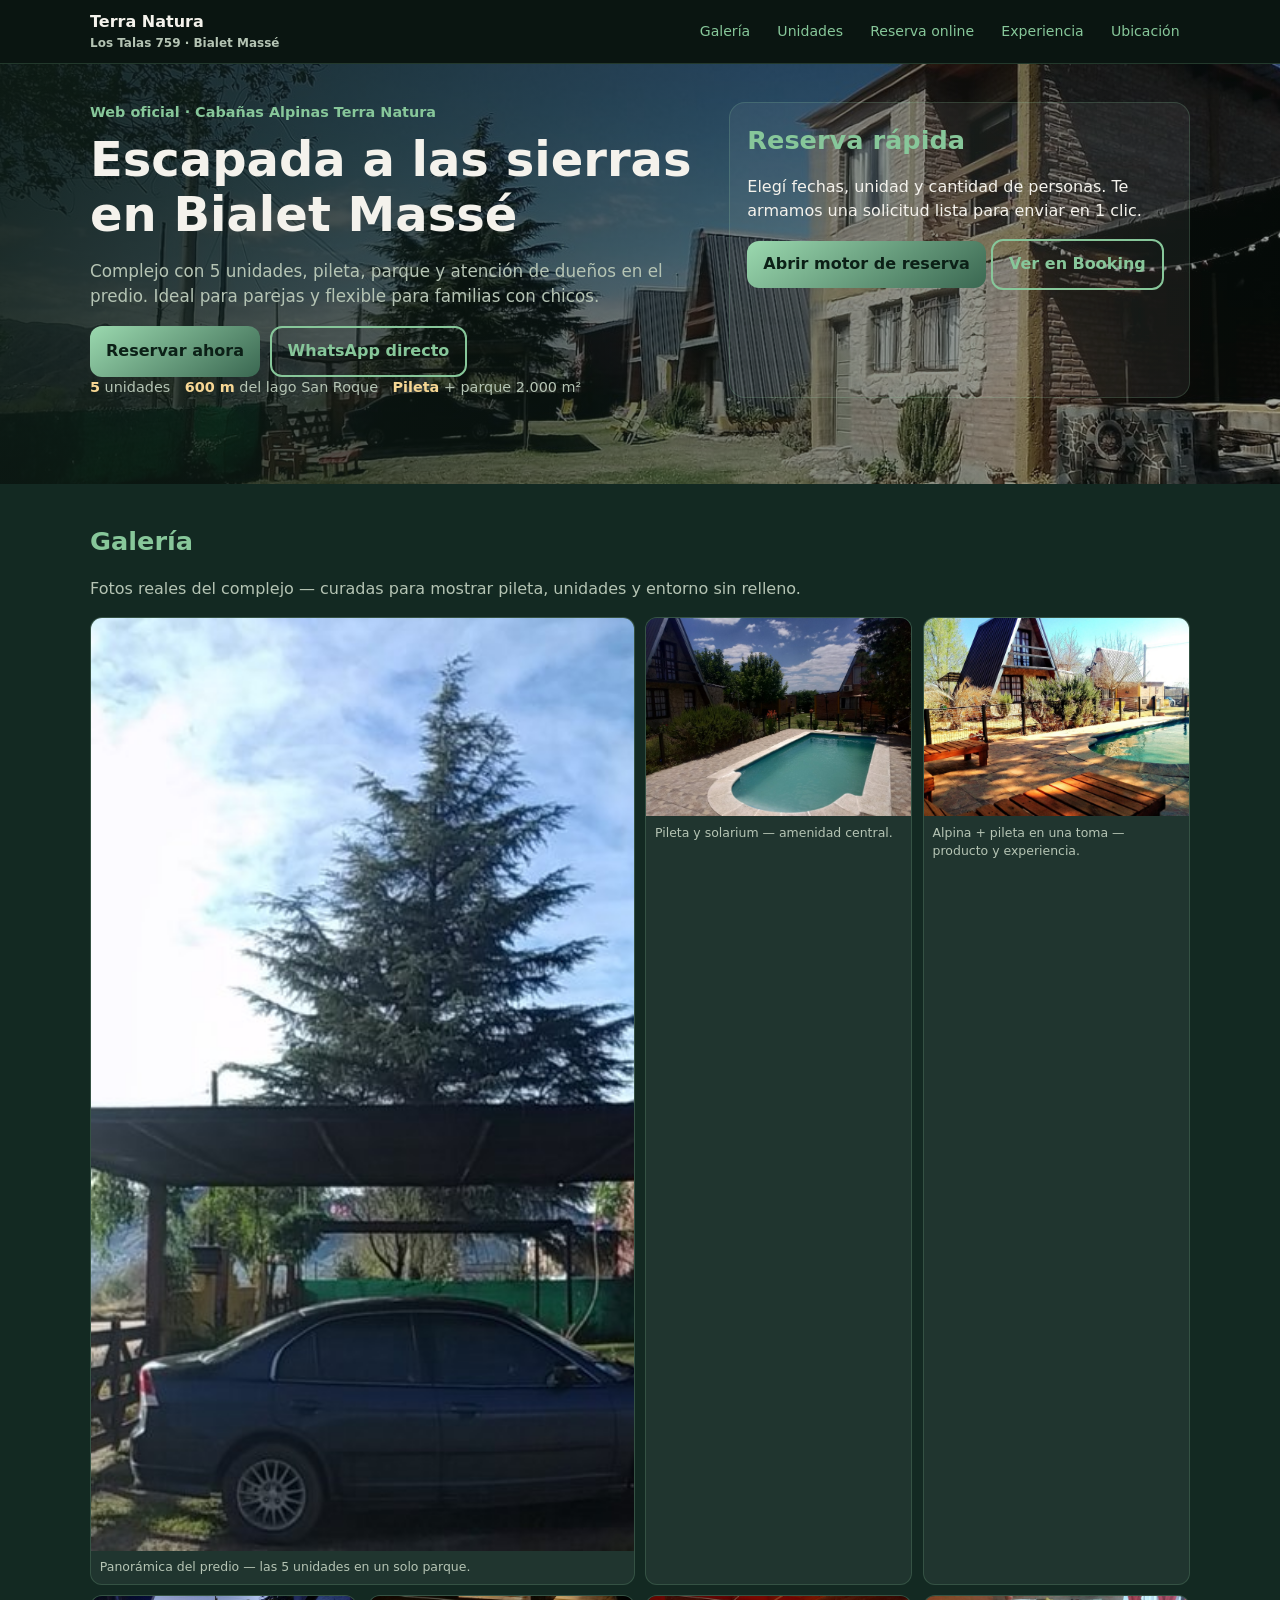
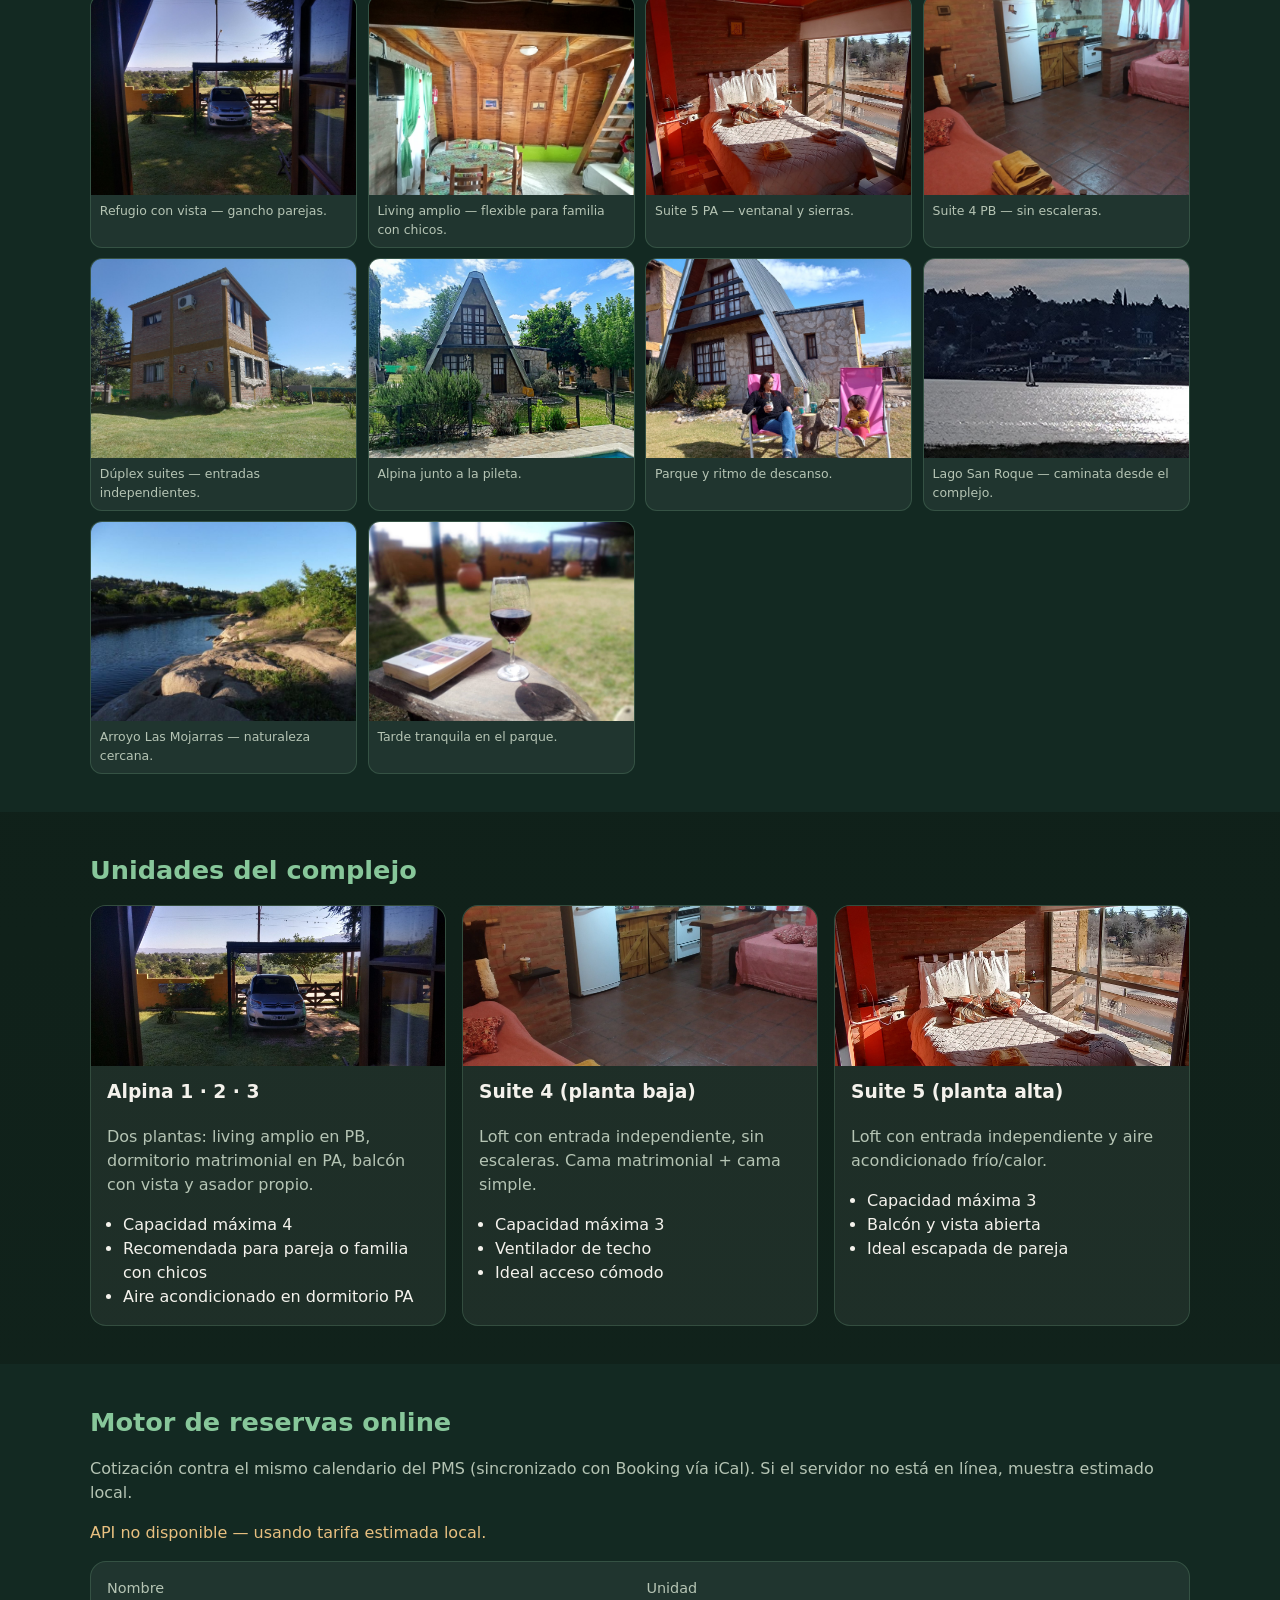
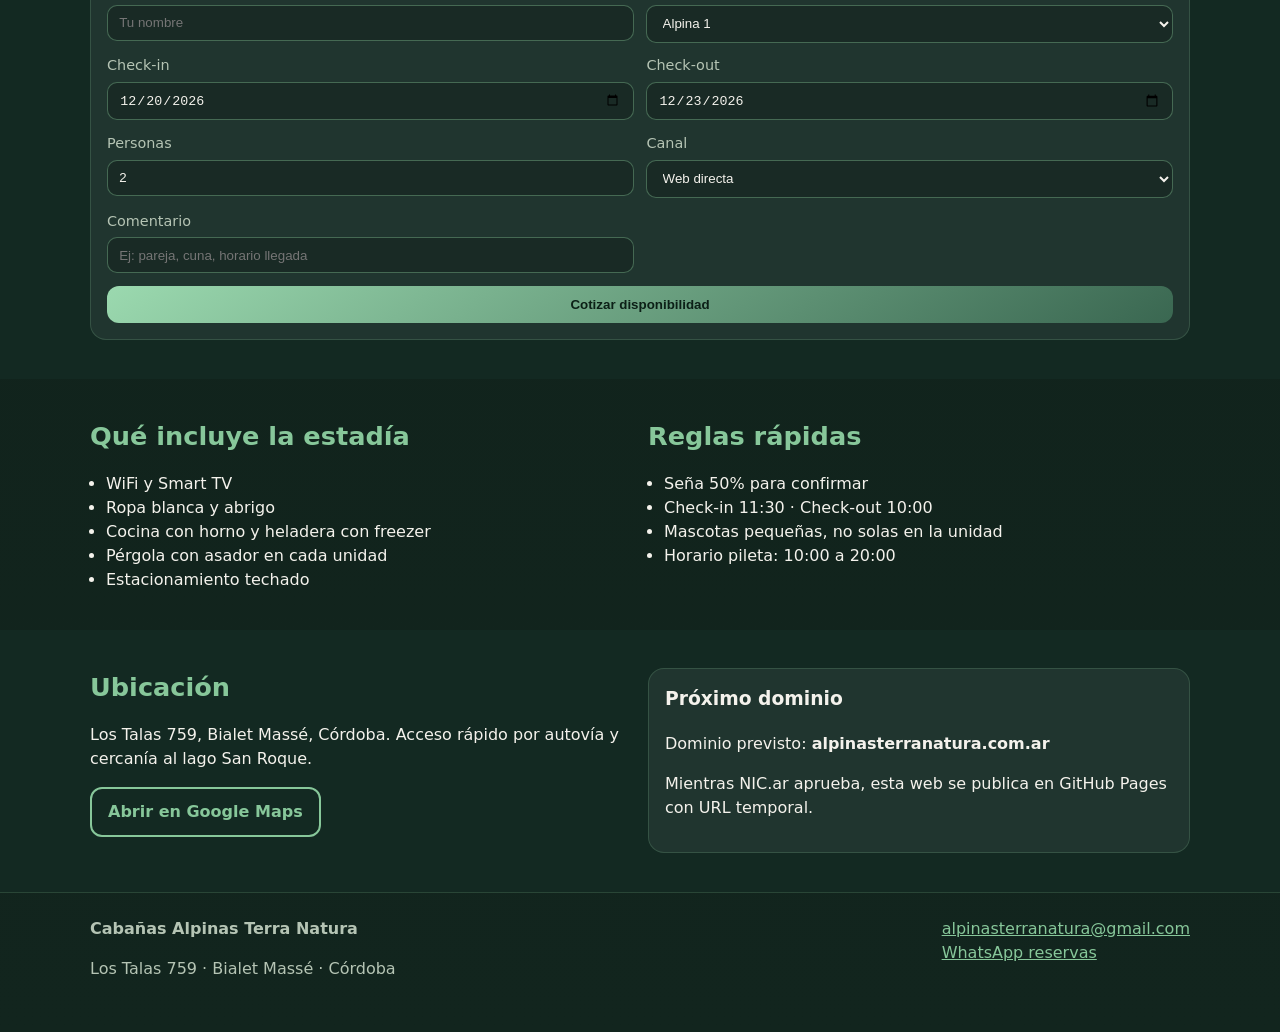
==== index.html @ c0d9fc9e "Initial Terra Natura website Co-authored-by: Cursor <cursoragent@cursor.com>" ====
<!DOCTYPE html>
<html lang="es-AR">
<head>
  <meta charset="UTF-8" />
  <meta name="viewport" content="width=device-width, initial-scale=1" />
  <title>Cabañas Alpinas Terra Natura | Bialet Massé</title>
  <meta name="description" content="Web oficial de Cabañas Alpinas Terra Natura en Bialet Massé. Reserva online por fechas, tarifas estimadas y contacto directo por WhatsApp." />
  <meta property="og:title" content="Cabañas Alpinas Terra Natura" />
  <meta property="og:type" content="website" />
  <meta property="og:locale" content="es_AR" />
  <meta name="theme-color" content="#0f1f18" />
  <link rel="stylesheet" href="./assets/css/site.css" />
  <link rel="icon" type="image/svg+xml" href="./assets/icons/app-icon.svg" />
  <script defer src="./assets/js/cotiza.js"></script>
</head>
<body>
  <header class="site-header">
    <div class="wrap header-inner">
      <a class="brand" href="./index.html">Terra Natura <small>Los Talas 759 · Bialet Massé</small></a>
      <nav class="nav-links" aria-label="Principal">
        <a href="#galeria">Galería</a>
        <a href="#unidades">Unidades</a>
        <a href="#reserva">Reserva online</a>
        <a href="#experiencia">Experiencia</a>
        <a href="#ubicacion">Ubicación</a>
      </nav>
    </div>
  </header>

  <section class="hero">
    <div class="wrap hero-grid">
      <div>
        <p class="eyebrow">Web oficial · Cabañas Alpinas Terra Natura</p>
        <h1>Escapada a las sierras en Bialet Massé</h1>
        <p class="lead">Complejo con 5 unidades, pileta, parque y atención de dueños en el predio. Ideal para parejas y flexible para familias con chicos.</p>
        <div class="cta-row">
          <a class="btn btn-primary" href="#reserva">Reservar ahora</a>
          <a class="btn btn-outline" href="https://wa.me/5493541571190?text=Hola%2C%20quiero%20consultar%20disponibilidad%20en%20Terra%20Natura" target="_blank" rel="noopener">WhatsApp directo</a>
        </div>
        <div class="proof-strip">
          <span><strong>5</strong> unidades</span>
          <span><strong>600 m</strong> del lago San Roque</span>
          <span><strong>Pileta</strong> + parque 2.000 m²</span>
        </div>
      </div>
      <div class="hero-card">
        <h2>Reserva rápida</h2>
        <p>Elegí fechas, unidad y cantidad de personas. Te armamos una solicitud lista para enviar en 1 clic.</p>
        <a class="btn btn-primary" href="#reserva">Abrir motor de reserva</a>
        <a class="btn btn-outline" href="https://www.booking.com/hotel/ar/cabanas-alpinas-terra-natura-bialet-masse.es.html" target="_blank" rel="noopener">Ver en Booking</a>
      </div>
    </div>
  </section>

  <section class="section section-alt" id="galeria">
    <div class="wrap">
      <h2>Galería</h2>
      <p class="muted">Fotos reales del complejo — curadas para mostrar pileta, unidades y entorno sin relleno.</p>
      <div class="gallery-grid">
        <figure class="gallery-item gallery-item--wide">
          <img src="./media/galeria/01-complejo-panoramica.jpg" alt="Vista panorámica del complejo Terra Natura" loading="lazy" width="1400" height="933" />
          <figcaption>Panorámica del predio — las 5 unidades en un solo parque.</figcaption>
        </figure>
        <figure class="gallery-item">
          <img src="./media/galeria/02-piscina.jpg" alt="Pileta del complejo" loading="lazy" />
          <figcaption>Pileta y solarium — amenidad central.</figcaption>
        </figure>
        <figure class="gallery-item">
          <img src="./media/galeria/03-pileta-alpina.jpg" alt="Reposeras frente a la pileta y cabaña alpina" loading="lazy" />
          <figcaption>Alpina + pileta en una toma — producto y experiencia.</figcaption>
        </figure>
        <figure class="gallery-item">
          <img src="./media/galeria/04-alpina-vista-puerta.jpg" alt="Vista desde la puerta de la cabaña alpina" loading="lazy" />
          <figcaption>Refugio con vista — gancho parejas.</figcaption>
        </figure>
        <figure class="gallery-item">
          <img src="./media/galeria/05-alpina-living.jpg" alt="Living comedor cabaña alpina" loading="lazy" />
          <figcaption>Living amplio — flexible para familia con chicos.</figcaption>
        </figure>
        <figure class="gallery-item">
          <img src="./media/galeria/06-suite5-ventanal.jpg" alt="Ventanal Suite 5 planta alta" loading="lazy" />
          <figcaption>Suite 5 PA — ventanal y sierras.</figcaption>
        </figure>
        <figure class="gallery-item">
          <img src="./media/galeria/07-suite4-interior.jpg" alt="Interior Suite 4 planta baja" loading="lazy" />
          <figcaption>Suite 4 PB — sin escaleras.</figcaption>
        </figure>
        <figure class="gallery-item">
          <img src="./media/galeria/08-suites-exterior.jpg" alt="Exterior cabañas suite" loading="lazy" />
          <figcaption>Dúplex suites — entradas independientes.</figcaption>
        </figure>
        <figure class="gallery-item">
          <img src="./media/galeria/09-alpina-frente-pileta.jpg" alt="Alpina frente a la piscina" loading="lazy" />
          <figcaption>Alpina junto a la pileta.</figcaption>
        </figure>
        <figure class="gallery-item">
          <img src="./media/galeria/10-parque-mate.jpg" alt="Mate en el parque del complejo" loading="lazy" />
          <figcaption>Parque y ritmo de descanso.</figcaption>
        </figure>
        <figure class="gallery-item">
          <img src="./media/galeria/11-lago-plaza.jpg" alt="Lago San Roque desde la plaza cercana" loading="lazy" />
          <figcaption>Lago San Roque — caminata desde el complejo.</figcaption>
        </figure>
        <figure class="gallery-item">
          <img src="./media/galeria/12-arroyo-cercano.jpg" alt="Arroyo Las Mojarras cerca del complejo" loading="lazy" />
          <figcaption>Arroyo Las Mojarras — naturaleza cercana.</figcaption>
        </figure>
        <figure class="gallery-item">
          <img src="./media/galeria/13-parque-relax.jpg" alt="Relax en el parque" loading="lazy" />
          <figcaption>Tarde tranquila en el parque.</figcaption>
        </figure>
      </div>
    </div>
  </section>

  <section class="section" id="unidades">
    <div class="wrap">
      <h2>Unidades del complejo</h2>
      <div class="cards">
        <article class="card">
          <img class="card-img" src="./media/galeria/04-alpina-vista-puerta.jpg" alt="Cabañas Alpinas Terra Natura" loading="lazy" />
          <h3>Alpina 1 · 2 · 3</h3>
          <p>Dos plantas: living amplio en PB, dormitorio matrimonial en PA, balcón con vista y asador propio.</p>
          <ul>
            <li>Capacidad máxima 4</li>
            <li>Recomendada para pareja o familia con chicos</li>
            <li>Aire acondicionado en dormitorio PA</li>
          </ul>
        </article>
        <article class="card">
          <img class="card-img" src="./media/galeria/07-suite4-interior.jpg" alt="Suite 4 planta baja" loading="lazy" />
          <h3>Suite 4 (planta baja)</h3>
          <p>Loft con entrada independiente, sin escaleras. Cama matrimonial + cama simple.</p>
          <ul>
            <li>Capacidad máxima 3</li>
            <li>Ventilador de techo</li>
            <li>Ideal acceso cómodo</li>
          </ul>
        </article>
        <article class="card">
          <img class="card-img" src="./media/galeria/06-suite5-ventanal.jpg" alt="Suite 5 planta alta" loading="lazy" />
          <h3>Suite 5 (planta alta)</h3>
          <p>Loft con entrada independiente y aire acondicionado frío/calor.</p>
          <ul>
            <li>Capacidad máxima 3</li>
            <li>Balcón y vista abierta</li>
            <li>Ideal escapada de pareja</li>
          </ul>
        </article>
      </div>
    </div>
  </section>

  <section class="section section-alt" id="reserva">
    <div class="wrap">
      <h2>Motor de reservas online</h2>
      <p class="muted">Cotización contra el mismo calendario del PMS (sincronizado con Booking vía iCal). Si el servidor no está en línea, muestra estimado local.</p>
      <p id="reserva-api-estado" class="muted" hidden></p>

      <form id="form-reserva" class="booking-form">
        <label>Nombre
          <input id="reserva-nombre" type="text" maxlength="80" placeholder="Tu nombre" autocomplete="name" />
        </label>
        <label>Unidad
          <select id="reserva-unidad" required>
            <option value="alpina-1">Alpina 1</option>
            <option value="alpina-2">Alpina 2</option>
            <option value="alpina-3">Alpina 3</option>
            <option value="suite-4">Suite 4 (PB)</option>
            <option value="suite-5">Suite 5 (PA)</option>
          </select>
        </label>
        <label>Check-in
          <input id="reserva-in" type="date" required />
        </label>
        <label>Check-out
          <input id="reserva-out" type="date" required />
        </label>
        <label>Personas
          <input id="reserva-personas" type="number" min="1" max="4" value="2" required />
        </label>
        <label>Canal
          <select id="reserva-canal">
            <option value="web_directa">Web directa</option>
            <option value="booking">Booking</option>
            <option value="whatsapp">WhatsApp</option>
          </select>
        </label>
        <label>Comentario
          <input id="reserva-nota" type="text" maxlength="120" placeholder="Ej: pareja, cuna, horario llegada" />
        </label>
        <button class="btn btn-primary" type="submit">Cotizar disponibilidad</button>
      </form>

      <div id="reserva-resultado" class="result" hidden></div>
      <div id="reserva-acciones" class="cta-row"></div>
    </div>
  </section>

  <section class="section" id="experiencia">
    <div class="wrap two-col">
      <div>
        <h2>Qué incluye la estadía</h2>
        <ul>
          <li>WiFi y Smart TV</li>
          <li>Ropa blanca y abrigo</li>
          <li>Cocina con horno y heladera con freezer</li>
          <li>Pérgola con asador en cada unidad</li>
          <li>Estacionamiento techado</li>
        </ul>
      </div>
      <div>
        <h2>Reglas rápidas</h2>
        <ul>
          <li>Seña 50% para confirmar</li>
          <li>Check-in 11:30 · Check-out 10:00</li>
          <li>Mascotas pequeñas, no solas en la unidad</li>
          <li>Horario pileta: 10:00 a 20:00</li>
        </ul>
      </div>
    </div>
  </section>

  <section class="section section-alt" id="ubicacion">
    <div class="wrap two-col">
      <div>
        <h2>Ubicación</h2>
        <p>Los Talas 759, Bialet Massé, Córdoba. Acceso rápido por autovía y cercanía al lago San Roque.</p>
        <div class="cta-row">
          <a class="btn btn-outline" target="_blank" rel="noopener" href="https://www.google.com/maps/search/?api=1&query=Caba%C3%B1as+Alpinas+Terra+Natura+Bialet+Mass%C3%A9">Abrir en Google Maps</a>
        </div>
      </div>
      <div class="map-note">
        <h3>Próximo dominio</h3>
        <p>Dominio previsto: <strong>alpinasterranatura.com.ar</strong></p>
        <p>Mientras NIC.ar aprueba, esta web se publica en GitHub Pages con URL temporal.</p>
      </div>
    </div>
  </section>

  <footer class="site-footer">
    <div class="wrap footer-grid">
      <div>
        <strong>Cabañas Alpinas Terra Natura</strong>
        <p>Los Talas 759 · Bialet Massé · Córdoba</p>
      </div>
      <div>
        <a href="mailto:alpinasterranatura@gmail.com">alpinasterranatura@gmail.com</a><br />
        <a href="https://wa.me/5493541571190" target="_blank" rel="noopener">WhatsApp reservas</a>
      </div>
    </div>
  </footer>
</body>
</html>
---- assets/css/site.css ----
:root {
  --bg: #0e1f18;
  --bg-soft: #132922;
  --card: rgba(255, 255, 255, 0.06);
  --text: #f4f2ec;
  --muted: #b5c4b4;
  --accent: #87c79a;
  --accent-dark: #3a6751;
  --radius: 16px;
  --font: "Segoe UI", system-ui, sans-serif;
}

*,
*::before,
*::after {
  box-sizing: border-box;
}

html {
  scroll-behavior: smooth;
}

body {
  margin: 0;
  font-family: var(--font);
  background: linear-gradient(180deg, #0d1b15 0%, #0f1f18 40%, #12251e 100%);
  color: var(--text);
  line-height: 1.5;
}

a {
  color: var(--accent);
}

.wrap {
  width: min(1100px, 100% - 2rem);
  margin: 0 auto;
}

.site-header {
  position: sticky;
  top: 0;
  z-index: 20;
  background: rgba(10, 22, 17, 0.9);
  backdrop-filter: blur(8px);
  border-bottom: 1px solid rgba(135, 199, 154, 0.2);
}

.header-inner {
  display: flex;
  justify-content: space-between;
  gap: 1rem;
  align-items: center;
  padding: 0.65rem 0;
}

.brand {
  text-decoration: none;
  color: var(--text);
  font-weight: 700;
}

.brand small {
  display: block;
  font-size: 0.75rem;
  color: var(--muted);
}

.nav-links {
  display: flex;
  flex-wrap: wrap;
  gap: 0.4rem;
}

.nav-links a {
  text-decoration: none;
  padding: 0.3rem 0.65rem;
  border-radius: 10px;
  font-size: 0.88rem;
}

.nav-links a:hover {
  background: rgba(135, 199, 154, 0.15);
}

.hero {
  padding: 2.4rem 0;
  position: relative;
  background:
    linear-gradient(105deg, rgba(13, 27, 21, 0.92) 0%, rgba(13, 27, 21, 0.55) 55%, rgba(13, 27, 21, 0.35) 100%),
    url("../../media/galeria/hero.jpg") center / cover no-repeat;
  min-height: 420px;
}

.hero-grid {
  display: grid;
  gap: 1rem;
}

@media (min-width: 900px) {
  .hero-grid {
    grid-template-columns: 1.35fr 1fr;
  }
}

.eyebrow {
  margin: 0 0 0.5rem;
  color: var(--accent);
  font-weight: 600;
  font-size: 0.9rem;
}

h1 {
  margin: 0;
  font-size: clamp(2rem, 4.6vw, 3rem);
  line-height: 1.15;
}

.lead {
  color: var(--muted);
  max-width: 42rem;
  font-size: 1.05rem;
}

.hero-card {
  background: var(--card);
  border: 1px solid rgba(135, 199, 154, 0.2);
  border-radius: var(--radius);
  padding: 1.1rem;
}

.proof-strip {
  display: flex;
  flex-wrap: wrap;
  gap: 0.9rem;
  color: var(--muted);
  font-size: 0.9rem;
}

.proof-strip strong {
  color: #f7d794;
}

.section {
  padding: 2.4rem 0;
}

.section-alt {
  background: var(--bg-soft);
}

h2 {
  margin: 0 0 1rem;
  font-size: 1.6rem;
  color: var(--accent);
}

h3 {
  margin-top: 0;
}

.cards {
  display: grid;
  gap: 1rem;
}

@media (min-width: 860px) {
  .cards {
    grid-template-columns: repeat(3, minmax(0, 1fr));
  }
}

.card {
  background: var(--card);
  border-radius: var(--radius);
  border: 1px solid rgba(135, 199, 154, 0.2);
  padding: 1rem;
  overflow: hidden;
}

.card-img {
  width: calc(100% + 2rem);
  margin: -1rem -1rem 0.75rem;
  height: 160px;
  object-fit: cover;
  display: block;
}

.gallery-grid {
  display: grid;
  gap: 0.65rem;
  grid-template-columns: repeat(2, minmax(0, 1fr));
}

@media (min-width: 700px) {
  .gallery-grid {
    grid-template-columns: repeat(3, minmax(0, 1fr));
  }
}

@media (min-width: 1000px) {
  .gallery-grid {
    grid-template-columns: repeat(4, minmax(0, 1fr));
  }
}

.gallery-item {
  margin: 0;
  border-radius: 12px;
  overflow: hidden;
  border: 1px solid rgba(135, 199, 154, 0.2);
  background: var(--card);
}

.gallery-item img {
  width: 100%;
  aspect-ratio: 4 / 3;
  object-fit: cover;
  display: block;
}

.gallery-item figcaption {
  padding: 0.45rem 0.55rem;
  font-size: 0.78rem;
  color: var(--muted);
}

.gallery-item--wide {
  grid-column: span 2;
}

@media (min-width: 700px) {
  .gallery-item--wide {
    grid-column: span 2;
  }
}

.result.ok {
  border-color: rgba(135, 199, 154, 0.55);
}

.result.warn {
  border-color: rgba(247, 215, 148, 0.5);
}

.result.err {
  border-color: rgba(220, 120, 120, 0.5);
}

.card p,
.muted {
  color: var(--muted);
}

.card ul,
.two-col ul {
  margin: 0.8rem 0 0;
  padding-left: 1rem;
}

.two-col {
  display: grid;
  gap: 1rem;
}

@media (min-width: 860px) {
  .two-col {
    grid-template-columns: 1fr 1fr;
  }
}

.booking-form {
  display: grid;
  gap: 0.8rem;
  background: var(--card);
  border-radius: var(--radius);
  border: 1px solid rgba(135, 199, 154, 0.2);
  padding: 1rem;
}

@media (min-width: 760px) {
  .booking-form {
    grid-template-columns: repeat(2, minmax(0, 1fr));
  }

  .booking-form button {
    grid-column: span 2;
  }
}

label {
  display: flex;
  flex-direction: column;
  gap: 0.3rem;
  color: var(--muted);
  font-size: 0.9rem;
}

input,
select {
  padding: 0.6rem 0.7rem;
  border-radius: 10px;
  border: 1px solid rgba(135, 199, 154, 0.4);
  background: rgba(0, 0, 0, 0.2);
  color: var(--text);
}

input:focus-visible,
select:focus-visible {
  outline: 2px solid var(--accent);
  outline-offset: 2px;
}

.btn {
  text-decoration: none;
  border: none;
  border-radius: 12px;
  padding: 0.7rem 1rem;
  font-weight: 700;
  cursor: pointer;
  display: inline-flex;
  align-items: center;
  justify-content: center;
}

.btn-primary {
  background: linear-gradient(145deg, #9bd9af, var(--accent-dark));
  color: #0c2017;
}

.btn-outline {
  background: transparent;
  color: var(--accent);
  border: 2px solid var(--accent);
}

.cta-row {
  display: flex;
  flex-wrap: wrap;
  gap: 0.6rem;
}

.result {
  margin-top: 1rem;
  padding: 0.9rem;
  border-radius: var(--radius);
  background: rgba(255, 255, 255, 0.05);
  border: 1px solid rgba(135, 199, 154, 0.3);
}

.map-note {
  background: var(--card);
  border: 1px solid rgba(135, 199, 154, 0.2);
  border-radius: var(--radius);
  padding: 1rem;
}

.site-footer {
  border-top: 1px solid rgba(135, 199, 154, 0.2);
  padding: 1.5rem 0 2.2rem;
}

.footer-grid {
  display: flex;
  justify-content: space-between;
  gap: 1rem;
  flex-wrap: wrap;
  color: var(--muted);
}

.api-ok {
  color: var(--accent);
}

.api-off {
  color: #e8c080;
}
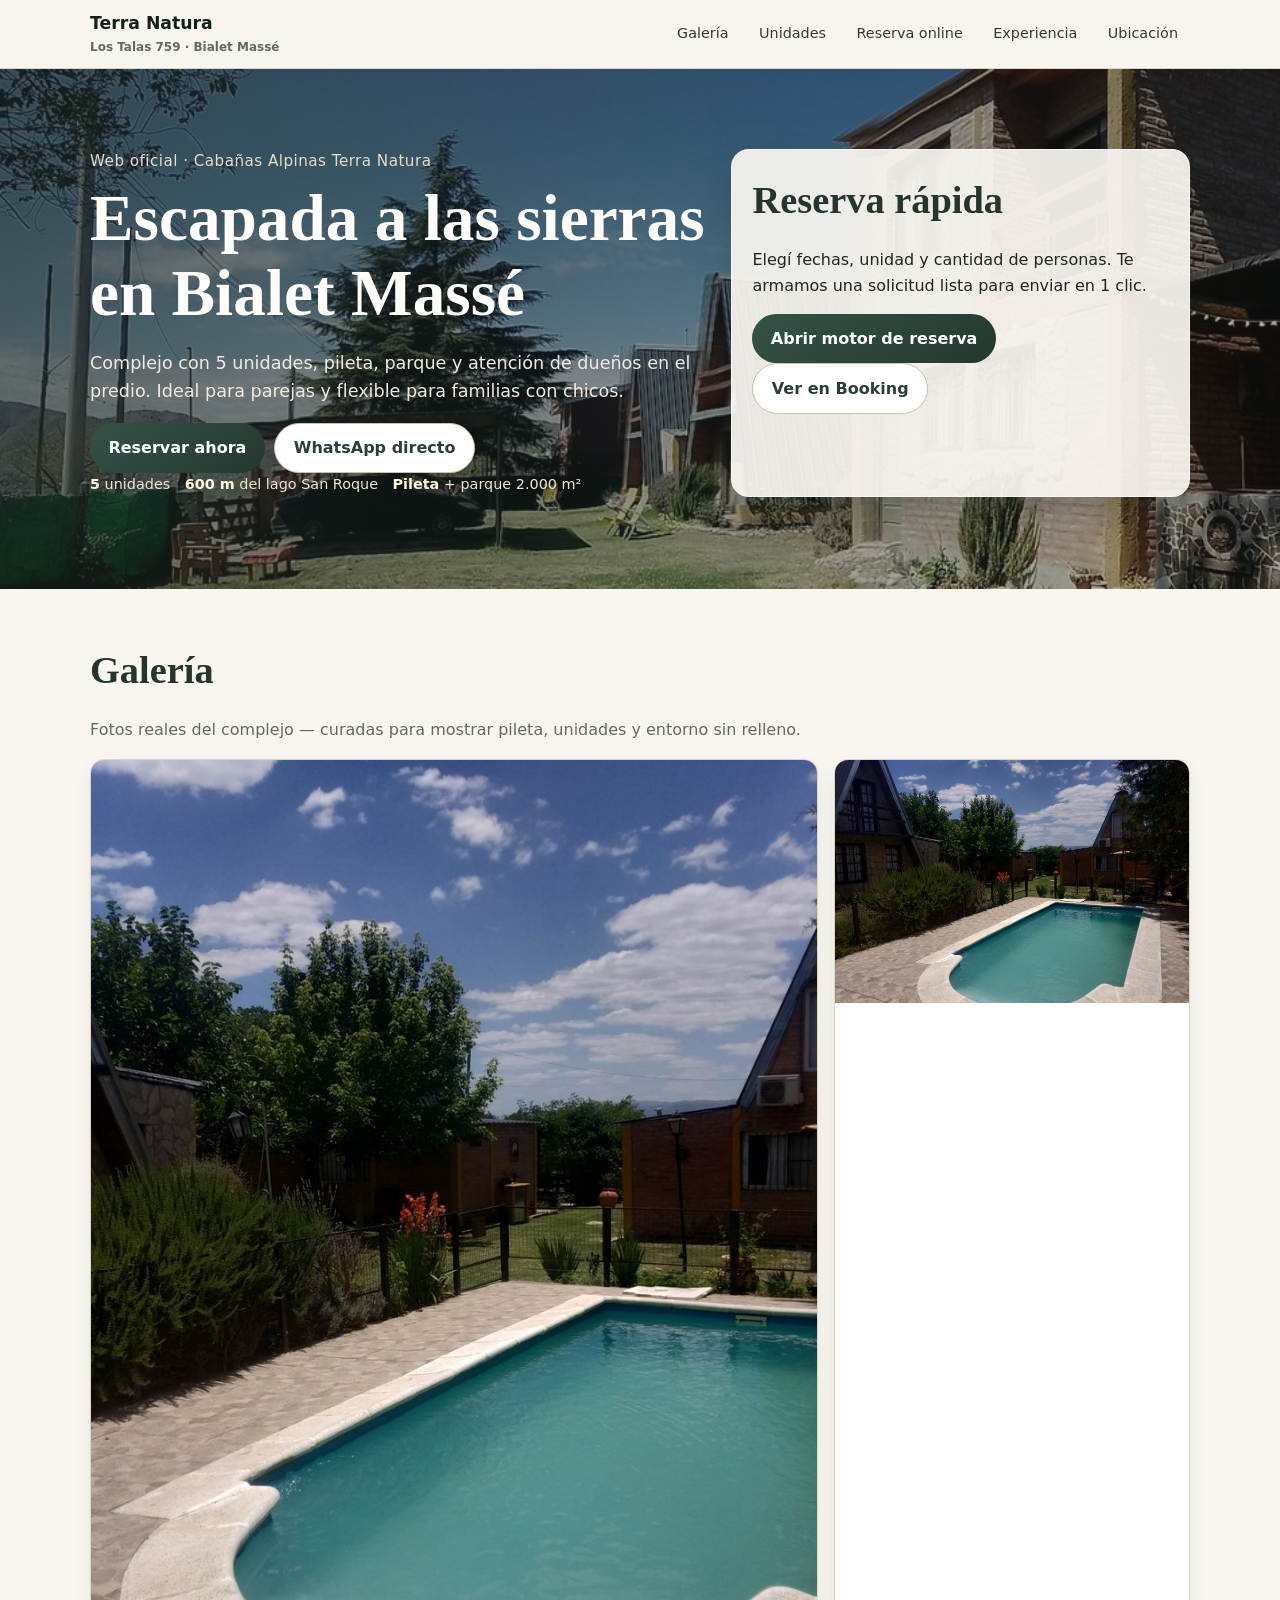
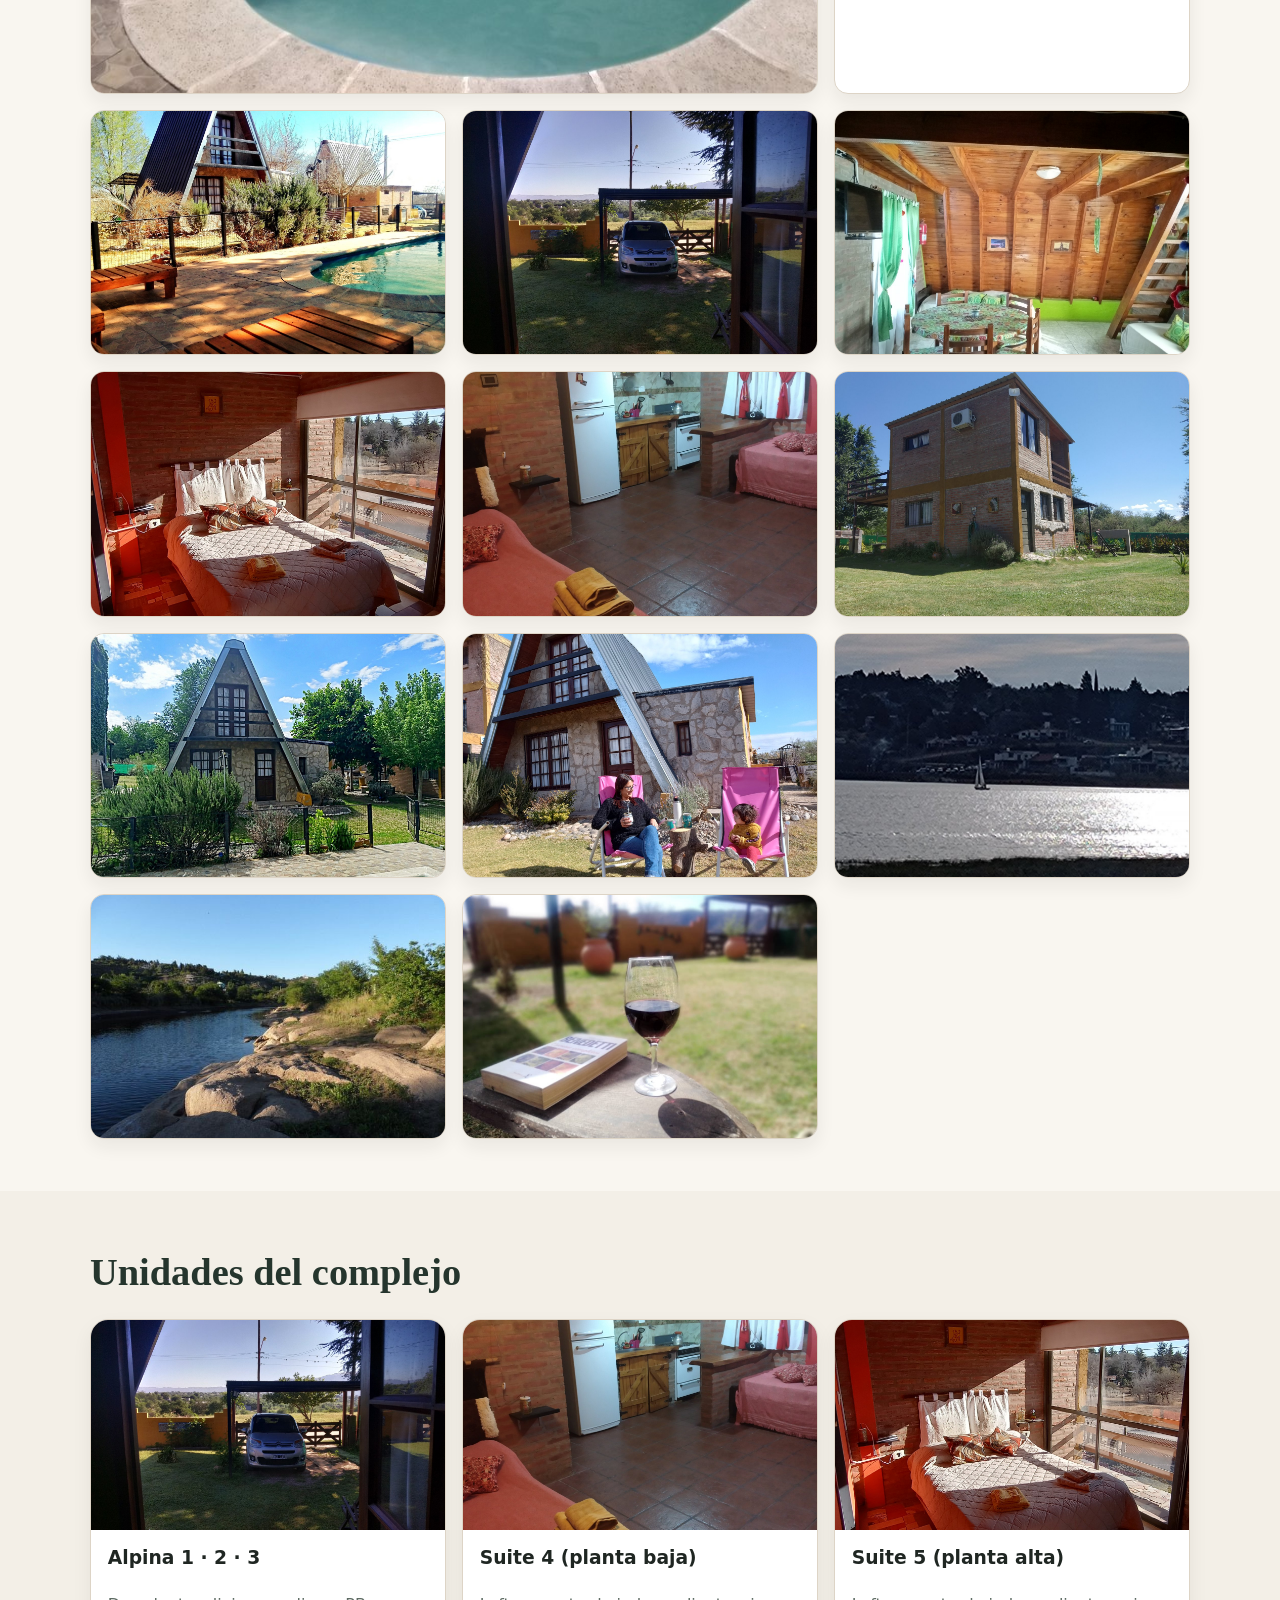
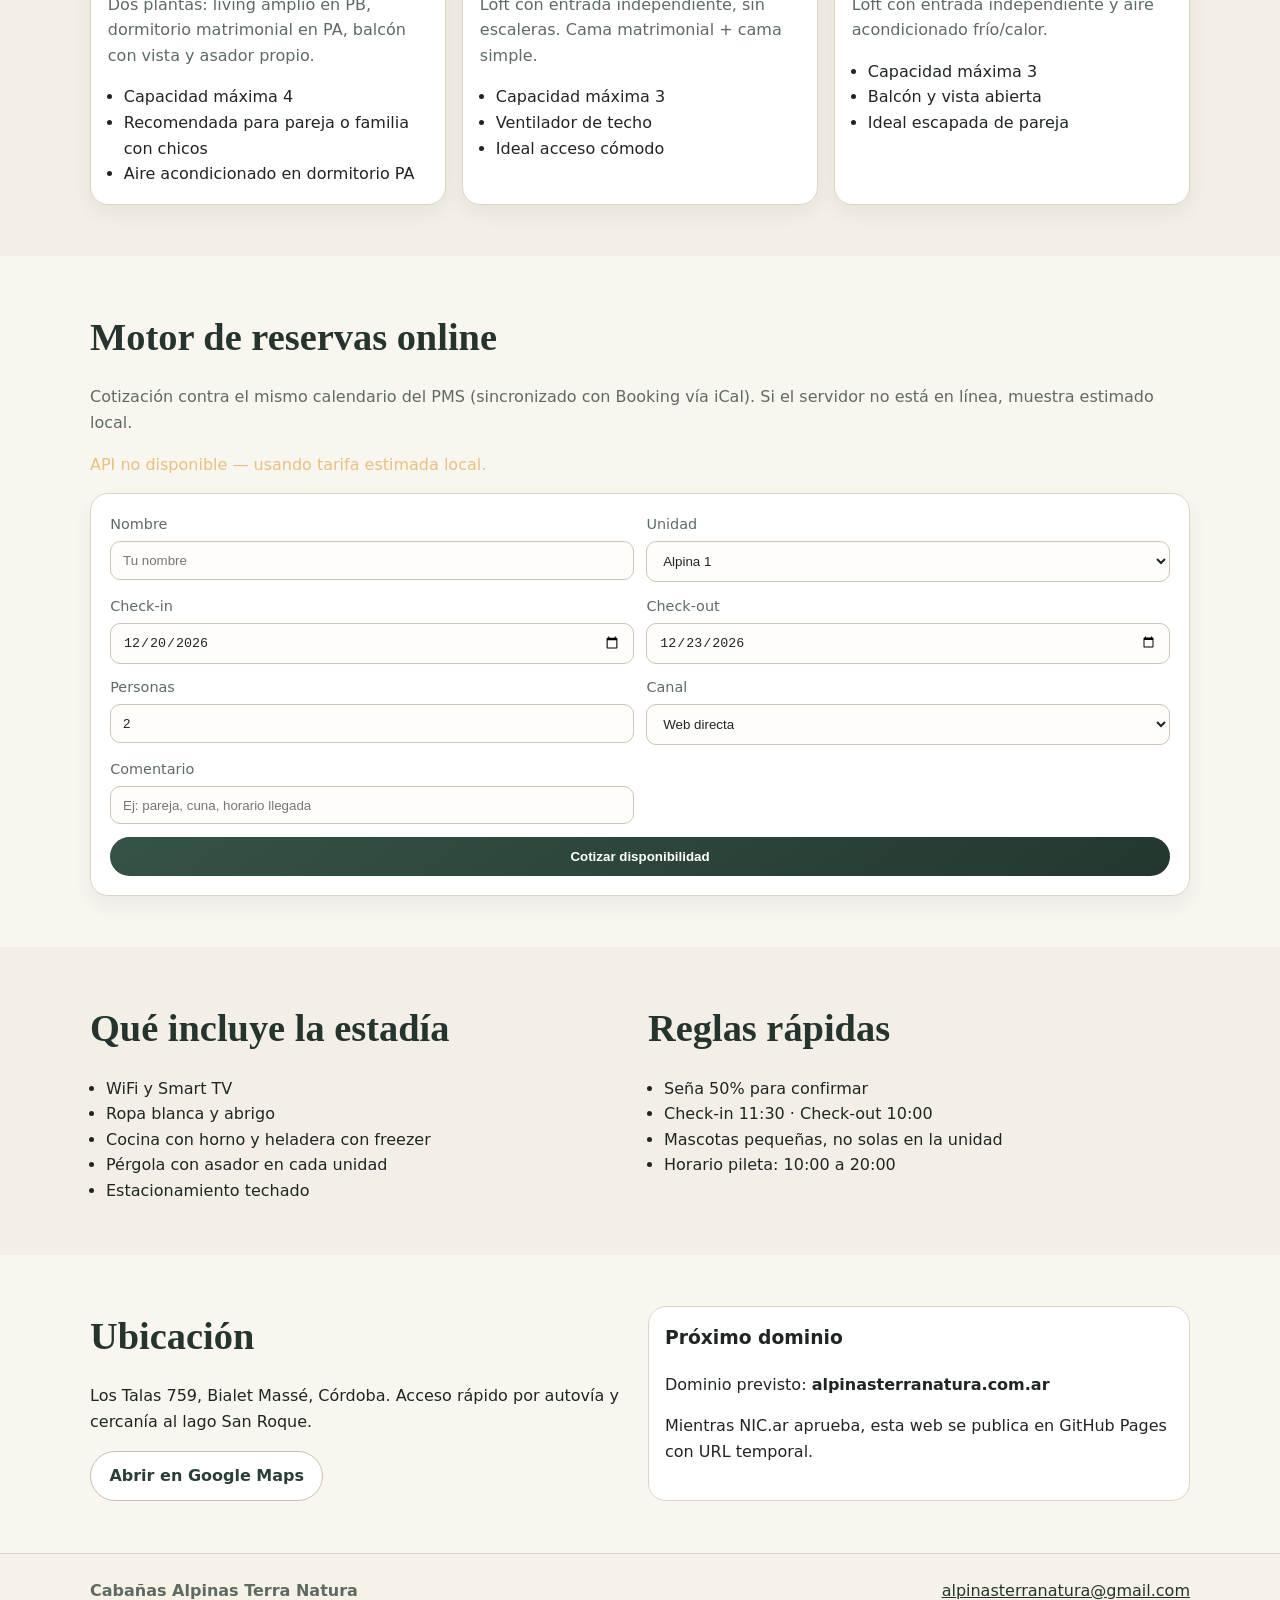
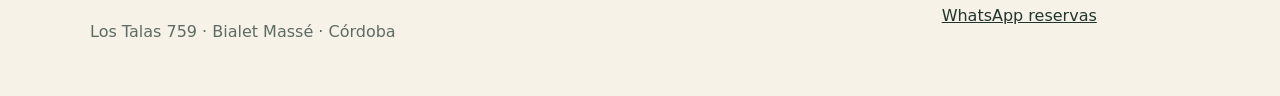
==== commit edbda59e: "Corregir galería: quitar leyendas y reemplazar foto principal Co-authored-by: Cursor <cursoragent@cu" ====
--- a/index.html
+++ b/index.html
@@ -59,55 +59,42 @@
       <div class="gallery-grid">
         <figure class="gallery-item gallery-item--wide">
           <img src="./media/galeria/01-complejo-panoramica.jpg" alt="Vista panorámica del complejo Terra Natura" loading="lazy" width="1400" height="933" />
-          <figcaption>Panorámica del predio — las 5 unidades en un solo parque.</figcaption>
         </figure>
         <figure class="gallery-item">
           <img src="./media/galeria/02-piscina.jpg" alt="Pileta del complejo" loading="lazy" />
-          <figcaption>Pileta y solarium — amenidad central.</figcaption>
         </figure>
         <figure class="gallery-item">
           <img src="./media/galeria/03-pileta-alpina.jpg" alt="Reposeras frente a la pileta y cabaña alpina" loading="lazy" />
-          <figcaption>Alpina + pileta en una toma — producto y experiencia.</figcaption>
         </figure>
         <figure class="gallery-item">
           <img src="./media/galeria/04-alpina-vista-puerta.jpg" alt="Vista desde la puerta de la cabaña alpina" loading="lazy" />
-          <figcaption>Refugio con vista — gancho parejas.</figcaption>
         </figure>
         <figure class="gallery-item">
           <img src="./media/galeria/05-alpina-living.jpg" alt="Living comedor cabaña alpina" loading="lazy" />
-          <figcaption>Living amplio — flexible para familia con chicos.</figcaption>
         </figure>
         <figure class="gallery-item">
           <img src="./media/galeria/06-suite5-ventanal.jpg" alt="Ventanal Suite 5 planta alta" loading="lazy" />
-          <figcaption>Suite 5 PA — ventanal y sierras.</figcaption>
         </figure>
         <figure class="gallery-item">
           <img src="./media/galeria/07-suite4-interior.jpg" alt="Interior Suite 4 planta baja" loading="lazy" />
-          <figcaption>Suite 4 PB — sin escaleras.</figcaption>
         </figure>
         <figure class="gallery-item">
           <img src="./media/galeria/08-suites-exterior.jpg" alt="Exterior cabañas suite" loading="lazy" />
-          <figcaption>Dúplex suites — entradas independientes.</figcaption>
         </figure>
         <figure class="gallery-item">
           <img src="./media/galeria/09-alpina-frente-pileta.jpg" alt="Alpina frente a la piscina" loading="lazy" />
-          <figcaption>Alpina junto a la pileta.</figcaption>
         </figure>
         <figure class="gallery-item">
           <img src="./media/galeria/10-parque-mate.jpg" alt="Mate en el parque del complejo" loading="lazy" />
-          <figcaption>Parque y ritmo de descanso.</figcaption>
         </figure>
         <figure class="gallery-item">
           <img src="./media/galeria/11-lago-plaza.jpg" alt="Lago San Roque desde la plaza cercana" loading="lazy" />
-          <figcaption>Lago San Roque — caminata desde el complejo.</figcaption>
         </figure>
         <figure class="gallery-item">
           <img src="./media/galeria/12-arroyo-cercano.jpg" alt="Arroyo Las Mojarras cerca del complejo" loading="lazy" />
-          <figcaption>Arroyo Las Mojarras — naturaleza cercana.</figcaption>
         </figure>
         <figure class="gallery-item">
           <img src="./media/galeria/13-parque-relax.jpg" alt="Relax en el parque" loading="lazy" />
-          <figcaption>Tarde tranquila en el parque.</figcaption>
         </figure>
       </div>
     </div>
--- a/assets/css/site.css
+++ b/assets/css/site.css
@@ -1,13 +1,15 @@
 :root {
-  --bg: #0e1f18;
-  --bg-soft: #132922;
-  --card: rgba(255, 255, 255, 0.06);
-  --text: #f4f2ec;
-  --muted: #b5c4b4;
-  --accent: #87c79a;
-  --accent-dark: #3a6751;
-  --radius: 16px;
-  --font: "Segoe UI", system-ui, sans-serif;
+  --bg: #f3efe7;
+  --bg-soft: #f9f6f0;
+  --card: #ffffff;
+  --text: #1f2622;
+  --muted: #5e6b63;
+  --accent: #314a3e;
+  --accent-dark: #22352c;
+  --line: #ddd4c6;
+  --radius: 18px;
+  --font: "Inter", "Segoe UI", system-ui, sans-serif;
+  --font-title: "Cormorant Garamond", Georgia, serif;
 }
 
 *,
@@ -23,13 +25,13 @@
 body {
   margin: 0;
   font-family: var(--font);
-  background: linear-gradient(180deg, #0d1b15 0%, #0f1f18 40%, #12251e 100%);
+  background: var(--bg);
   color: var(--text);
-  line-height: 1.5;
+  line-height: 1.6;
 }
 
 a {
-  color: var(--accent);
+  color: var(--accent-dark);
 }
 
 .wrap {
@@ -41,9 +43,9 @@
   position: sticky;
   top: 0;
   z-index: 20;
-  background: rgba(10, 22, 17, 0.9);
+  background: rgba(249, 246, 240, 0.92);
   backdrop-filter: blur(8px);
-  border-bottom: 1px solid rgba(135, 199, 154, 0.2);
+  border-bottom: 1px solid var(--line);
 }
 
 .header-inner {
@@ -56,8 +58,9 @@
 
 .brand {
   text-decoration: none;
-  color: var(--text);
+  color: #132018;
   font-weight: 700;
+  font-size: 1.08rem;
 }
 
 .brand small {
@@ -74,27 +77,28 @@
 
 .nav-links a {
   text-decoration: none;
-  padding: 0.3rem 0.65rem;
+  padding: 0.38rem 0.75rem;
   border-radius: 10px;
-  font-size: 0.88rem;
+  font-size: 0.9rem;
+  color: #2e3a34;
 }
 
 .nav-links a:hover {
-  background: rgba(135, 199, 154, 0.15);
+  background: #ebe4d9;
 }
 
 .hero {
-  padding: 2.4rem 0;
+  padding: 5rem 0 4rem;
   position: relative;
   background:
-    linear-gradient(105deg, rgba(13, 27, 21, 0.92) 0%, rgba(13, 27, 21, 0.55) 55%, rgba(13, 27, 21, 0.35) 100%),
+    linear-gradient(110deg, rgba(26, 38, 32, 0.7) 0%, rgba(26, 38, 32, 0.45) 58%, rgba(26, 38, 32, 0.3) 100%),
     url("../../media/galeria/hero.jpg") center / cover no-repeat;
-  min-height: 420px;
+  min-height: 520px;
 }
 
 .hero-grid {
   display: grid;
-  gap: 1rem;
+  gap: 1.4rem;
 }
 
 @media (min-width: 900px) {
@@ -105,44 +109,49 @@
 
 .eyebrow {
   margin: 0 0 0.5rem;
-  color: var(--accent);
-  font-weight: 600;
-  font-size: 0.9rem;
+  color: #e7dccb;
+  font-weight: 500;
+  font-size: 0.95rem;
+  letter-spacing: 0.03em;
 }
 
 h1 {
   margin: 0;
-  font-size: clamp(2rem, 4.6vw, 3rem);
+  font-family: var(--font-title);
+  font-size: clamp(2.5rem, 5.1vw, 4.1rem);
   line-height: 1.15;
+  color: #fffdfa;
+  font-weight: 600;
 }
 
 .lead {
-  color: var(--muted);
-  max-width: 42rem;
-  font-size: 1.05rem;
+  color: #f0ebe2;
+  max-width: 44rem;
+  font-size: 1.1rem;
 }
 
 .hero-card {
-  background: var(--card);
-  border: 1px solid rgba(135, 199, 154, 0.2);
-  border-radius: var(--radius);
-  padding: 1.1rem;
+  background: rgba(251, 248, 242, 0.92);
+  border: 1px solid rgba(255, 255, 255, 0.65);
+  border-radius: var(--radius);
+  padding: 1.25rem;
+  box-shadow: 0 18px 35px rgba(25, 30, 27, 0.22);
 }
 
 .proof-strip {
   display: flex;
   flex-wrap: wrap;
   gap: 0.9rem;
-  color: var(--muted);
+  color: #f0e5d7;
   font-size: 0.9rem;
 }
 
 .proof-strip strong {
-  color: #f7d794;
+  color: #fff6df;
 }
 
 .section {
-  padding: 2.4rem 0;
+  padding: 3.2rem 0;
 }
 
 .section-alt {
@@ -151,8 +160,10 @@
 
 h2 {
   margin: 0 0 1rem;
-  font-size: 1.6rem;
-  color: var(--accent);
+  font-family: var(--font-title);
+  font-size: clamp(2rem, 3vw, 2.7rem);
+  color: #25352d;
+  font-weight: 600;
 }
 
 h3 {
@@ -173,63 +184,70 @@
 .card {
   background: var(--card);
   border-radius: var(--radius);
-  border: 1px solid rgba(135, 199, 154, 0.2);
-  padding: 1rem;
+  border: 1px solid var(--line);
+  padding: 1.05rem;
   overflow: hidden;
+  box-shadow: 0 8px 20px rgba(24, 33, 28, 0.06);
 }
 
 .card-img {
-  width: calc(100% + 2rem);
-  margin: -1rem -1rem 0.75rem;
-  height: 160px;
+  width: calc(100% + 2.1rem);
+  margin: -1.05rem -1.05rem 0.8rem;
+  height: 210px;
   object-fit: cover;
   display: block;
 }
 
 .gallery-grid {
   display: grid;
-  gap: 0.65rem;
-  grid-template-columns: repeat(2, minmax(0, 1fr));
+  gap: 1rem;
+  grid-template-columns: repeat(1, minmax(0, 1fr));
 }
 
 @media (min-width: 700px) {
   .gallery-grid {
-    grid-template-columns: repeat(3, minmax(0, 1fr));
+    grid-template-columns: repeat(2, minmax(0, 1fr));
   }
 }
 
 @media (min-width: 1000px) {
   .gallery-grid {
-    grid-template-columns: repeat(4, minmax(0, 1fr));
+    grid-template-columns: repeat(3, minmax(0, 1fr));
   }
 }
 
 .gallery-item {
   margin: 0;
-  border-radius: 12px;
+  border-radius: 14px;
   overflow: hidden;
-  border: 1px solid rgba(135, 199, 154, 0.2);
+  border: 1px solid var(--line);
   background: var(--card);
+  box-shadow: 0 8px 18px rgba(22, 30, 26, 0.07);
 }
 
 .gallery-item img {
   width: 100%;
-  aspect-ratio: 4 / 3;
+  aspect-ratio: 16 / 11;
   object-fit: cover;
+  object-position: center;
   display: block;
 }
 
 .gallery-item figcaption {
-  padding: 0.45rem 0.55rem;
-  font-size: 0.78rem;
-  color: var(--muted);
+  display: none;
 }
 
 .gallery-item--wide {
-  grid-column: span 2;
+  grid-column: span 1;
 }
 
 @media (min-width: 700px) {
+  .gallery-item--wide {
+    grid-column: span 2;
+  }
+}
+
+@media (min-width: 1000px) {
   .gallery-item--wide {
     grid-column: span 2;
   }
@@ -274,8 +292,9 @@
   gap: 0.8rem;
   background: var(--card);
   border-radius: var(--radius);
-  border: 1px solid rgba(135, 199, 154, 0.2);
-  padding: 1rem;
+  border: 1px solid var(--line);
+  padding: 1.2rem;
+  box-shadow: 0 10px 20px rgba(24, 32, 28, 0.06);
 }
 
 @media (min-width: 760px) {
@@ -298,24 +317,24 @@
 
 input,
 select {
-  padding: 0.6rem 0.7rem;
+  padding: 0.68rem 0.74rem;
   border-radius: 10px;
-  border: 1px solid rgba(135, 199, 154, 0.4);
-  background: rgba(0, 0, 0, 0.2);
-  color: var(--text);
+  border: 1px solid #cfc4b4;
+  background: #fffdf9;
+  color: #1f2622;
 }
 
 input:focus-visible,
 select:focus-visible {
-  outline: 2px solid var(--accent);
+  outline: 2px solid #576f61;
   outline-offset: 2px;
 }
 
 .btn {
   text-decoration: none;
   border: none;
-  border-radius: 12px;
-  padding: 0.7rem 1rem;
+  border-radius: 999px;
+  padding: 0.73rem 1.15rem;
   font-weight: 700;
   cursor: pointer;
   display: inline-flex;
@@ -324,14 +343,14 @@
 }
 
 .btn-primary {
-  background: linear-gradient(145deg, #9bd9af, var(--accent-dark));
-  color: #0c2017;
+  background: linear-gradient(145deg, #355345, #24372f);
+  color: #fff;
 }
 
 .btn-outline {
-  background: transparent;
-  color: var(--accent);
-  border: 2px solid var(--accent);
+  background: #fff;
+  color: #2c3f35;
+  border: 1px solid #cbbfae;
 }
 
 .cta-row {
@@ -344,20 +363,21 @@
   margin-top: 1rem;
   padding: 0.9rem;
   border-radius: var(--radius);
-  background: rgba(255, 255, 255, 0.05);
-  border: 1px solid rgba(135, 199, 154, 0.3);
+  background: #fff;
+  border: 1px solid var(--line);
 }
 
 .map-note {
   background: var(--card);
-  border: 1px solid rgba(135, 199, 154, 0.2);
+  border: 1px solid var(--line);
   border-radius: var(--radius);
   padding: 1rem;
 }
 
 .site-footer {
-  border-top: 1px solid rgba(135, 199, 154, 0.2);
+  border-top: 1px solid var(--line);
   padding: 1.5rem 0 2.2rem;
+  background: #f7f2e8;
 }
 
 .footer-grid {
@@ -369,7 +389,7 @@
 }
 
 .api-ok {
-  color: var(--accent);
+  color: #2f4c3e;
 }
 
 .api-off {
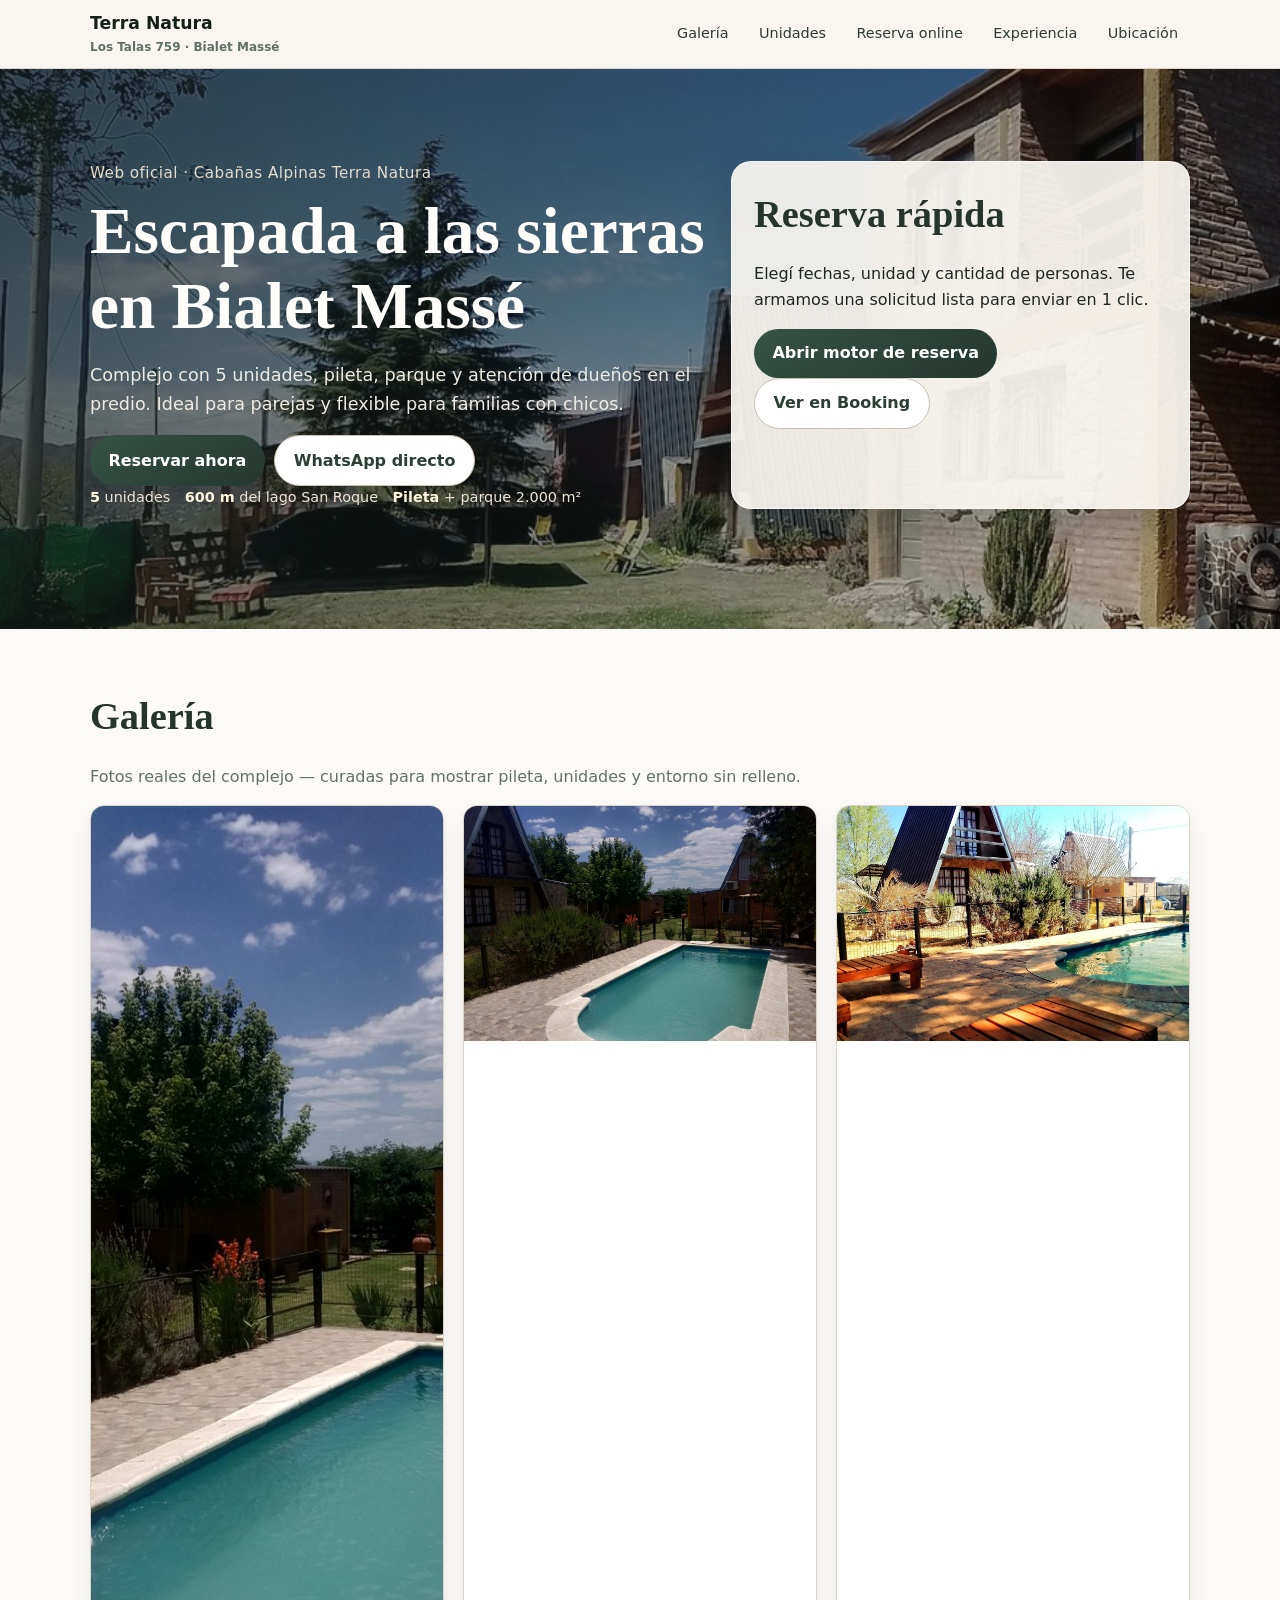
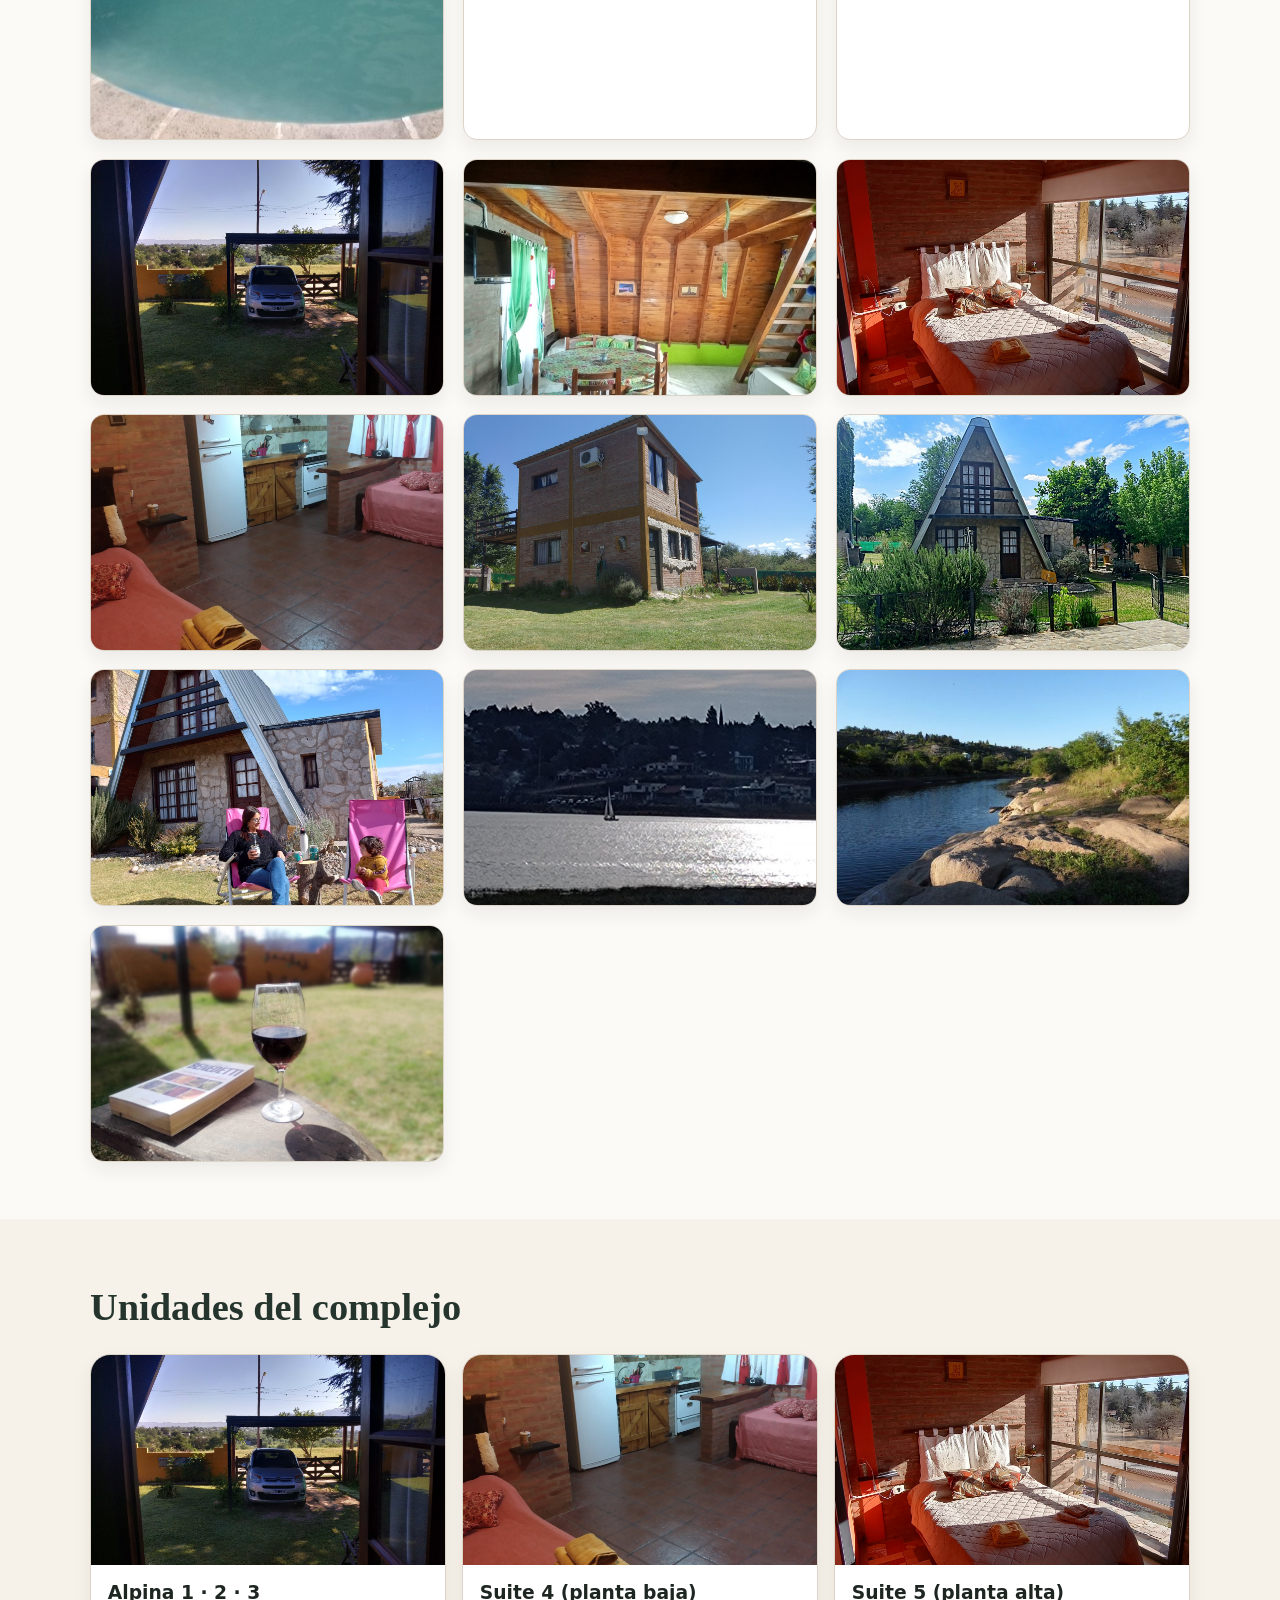
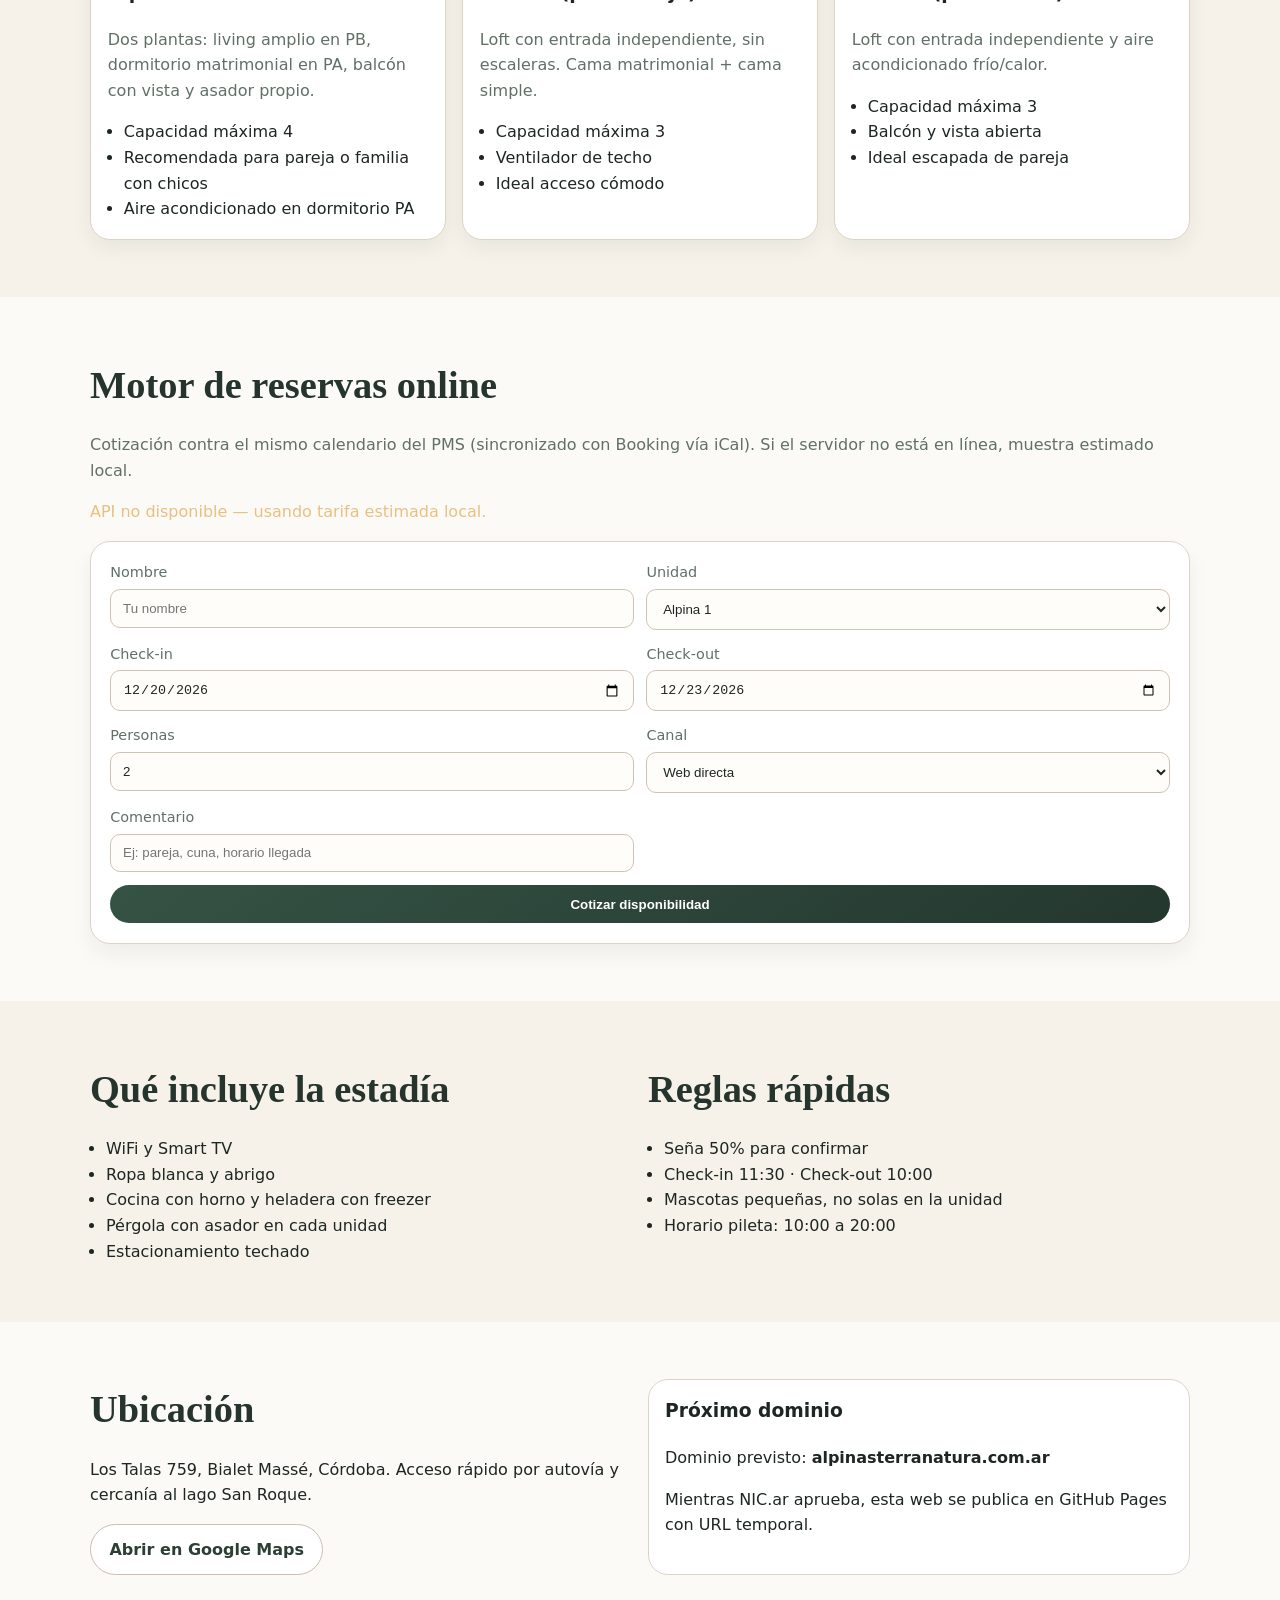
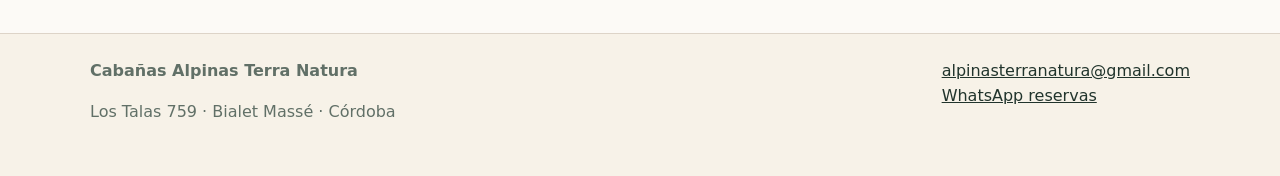
==== commit e1e886ba: "Rediseño premium: transiciones y galería uniforme Co-authored-by: Cursor <cursoragent@cursor.com>" ====
--- a/index.html
+++ b/index.html
@@ -12,6 +12,7 @@
   <link rel="stylesheet" href="./assets/css/site.css" />
   <link rel="icon" type="image/svg+xml" href="./assets/icons/app-icon.svg" />
   <script defer src="./assets/js/cotiza.js"></script>
+  <script defer src="./assets/js/site-ux.js"></script>
 </head>
 <body>
   <header class="site-header">
@@ -27,7 +28,7 @@
     </div>
   </header>
 
-  <section class="hero">
+  <section class="hero reveal">
     <div class="wrap hero-grid">
       <div>
         <p class="eyebrow">Web oficial · Cabañas Alpinas Terra Natura</p>
@@ -52,12 +53,12 @@
     </div>
   </section>
 
-  <section class="section section-alt" id="galeria">
+  <section class="section section-alt reveal" id="galeria">
     <div class="wrap">
       <h2>Galería</h2>
       <p class="muted">Fotos reales del complejo — curadas para mostrar pileta, unidades y entorno sin relleno.</p>
       <div class="gallery-grid">
-        <figure class="gallery-item gallery-item--wide">
+        <figure class="gallery-item">
           <img src="./media/galeria/01-complejo-panoramica.jpg" alt="Vista panorámica del complejo Terra Natura" loading="lazy" width="1400" height="933" />
         </figure>
         <figure class="gallery-item">
@@ -100,7 +101,7 @@
     </div>
   </section>
 
-  <section class="section" id="unidades">
+  <section class="section reveal" id="unidades">
     <div class="wrap">
       <h2>Unidades del complejo</h2>
       <div class="cards">
@@ -138,7 +139,7 @@
     </div>
   </section>
 
-  <section class="section section-alt" id="reserva">
+  <section class="section section-alt reveal" id="reserva">
     <div class="wrap">
       <h2>Motor de reservas online</h2>
       <p class="muted">Cotización contra el mismo calendario del PMS (sincronizado con Booking vía iCal). Si el servidor no está en línea, muestra estimado local.</p>
@@ -184,7 +185,7 @@
     </div>
   </section>
 
-  <section class="section" id="experiencia">
+  <section class="section reveal" id="experiencia">
     <div class="wrap two-col">
       <div>
         <h2>Qué incluye la estadía</h2>
@@ -208,7 +209,7 @@
     </div>
   </section>
 
-  <section class="section section-alt" id="ubicacion">
+  <section class="section section-alt reveal" id="ubicacion">
     <div class="wrap two-col">
       <div>
         <h2>Ubicación</h2>
--- a/assets/css/site.css
+++ b/assets/css/site.css
@@ -1,13 +1,13 @@
 :root {
-  --bg: #f3efe7;
-  --bg-soft: #f9f6f0;
+  --bg: #f6f2ea;
+  --bg-soft: #fcfaf6;
   --card: #ffffff;
-  --text: #1f2622;
-  --muted: #5e6b63;
-  --accent: #314a3e;
-  --accent-dark: #22352c;
-  --line: #ddd4c6;
-  --radius: 18px;
+  --text: #1e2622;
+  --muted: #617067;
+  --accent: #2f473c;
+  --accent-dark: #21342c;
+  --line: #ddd4c8;
+  --radius: 20px;
   --font: "Inter", "Segoe UI", system-ui, sans-serif;
   --font-title: "Cormorant Garamond", Georgia, serif;
 }
@@ -88,12 +88,12 @@
 }
 
 .hero {
-  padding: 5rem 0 4rem;
+  padding: 5.8rem 0 4.6rem;
   position: relative;
   background:
-    linear-gradient(110deg, rgba(26, 38, 32, 0.7) 0%, rgba(26, 38, 32, 0.45) 58%, rgba(26, 38, 32, 0.3) 100%),
+    linear-gradient(112deg, rgba(21, 31, 27, 0.72) 0%, rgba(21, 31, 27, 0.42) 60%, rgba(21, 31, 27, 0.2) 100%),
     url("../../media/galeria/hero.jpg") center / cover no-repeat;
-  min-height: 520px;
+  min-height: 560px;
 }
 
 .hero-grid {
@@ -134,8 +134,15 @@
   background: rgba(251, 248, 242, 0.92);
   border: 1px solid rgba(255, 255, 255, 0.65);
   border-radius: var(--radius);
-  padding: 1.25rem;
+  padding: 1.35rem;
   box-shadow: 0 18px 35px rgba(25, 30, 27, 0.22);
+  transform: translateY(0);
+  transition: transform 320ms ease, box-shadow 320ms ease;
+}
+
+.hero-card:hover {
+  transform: translateY(-4px);
+  box-shadow: 0 24px 44px rgba(25, 30, 27, 0.26);
 }
 
 .proof-strip {
@@ -151,7 +158,7 @@
 }
 
 .section {
-  padding: 3.2rem 0;
+  padding: 3.6rem 0;
 }
 
 .section-alt {
@@ -188,6 +195,12 @@
   padding: 1.05rem;
   overflow: hidden;
   box-shadow: 0 8px 20px rgba(24, 33, 28, 0.06);
+  transition: transform 280ms ease, box-shadow 280ms ease;
+}
+
+.card:hover {
+  transform: translateY(-4px);
+  box-shadow: 0 14px 24px rgba(24, 33, 28, 0.11);
 }
 
 .card-img {
@@ -200,7 +213,7 @@
 
 .gallery-grid {
   display: grid;
-  gap: 1rem;
+  gap: 1.15rem;
   grid-template-columns: repeat(1, minmax(0, 1fr));
 }
 
@@ -223,18 +236,29 @@
   border: 1px solid var(--line);
   background: var(--card);
   box-shadow: 0 8px 18px rgba(22, 30, 26, 0.07);
+  transition: transform 320ms ease, box-shadow 320ms ease;
 }
 
 .gallery-item img {
   width: 100%;
-  aspect-ratio: 16 / 11;
+  aspect-ratio: 3 / 2;
   object-fit: cover;
   object-position: center;
   display: block;
+  transition: transform 420ms ease;
 }
 
 .gallery-item figcaption {
   display: none;
+}
+
+.gallery-item:hover {
+  transform: translateY(-4px);
+  box-shadow: 0 14px 30px rgba(21, 29, 25, 0.14);
+}
+
+.gallery-item:hover img {
+  transform: scale(1.03);
 }
 
 .gallery-item--wide {
@@ -345,12 +369,19 @@
 .btn-primary {
   background: linear-gradient(145deg, #355345, #24372f);
   color: #fff;
+  transition: transform 220ms ease, box-shadow 220ms ease;
 }
 
 .btn-outline {
   background: #fff;
   color: #2c3f35;
   border: 1px solid #cbbfae;
+  transition: transform 220ms ease, box-shadow 220ms ease;
+}
+
+.btn:hover {
+  transform: translateY(-2px);
+  box-shadow: 0 10px 18px rgba(33, 49, 41, 0.12);
 }
 
 .cta-row {
@@ -395,3 +426,14 @@
 .api-off {
   color: #e8c080;
 }
+
+.reveal {
+  opacity: 0;
+  transform: translateY(24px);
+  transition: opacity 580ms ease, transform 580ms ease;
+}
+
+.reveal.is-visible {
+  opacity: 1;
+  transform: translateY(0);
+}
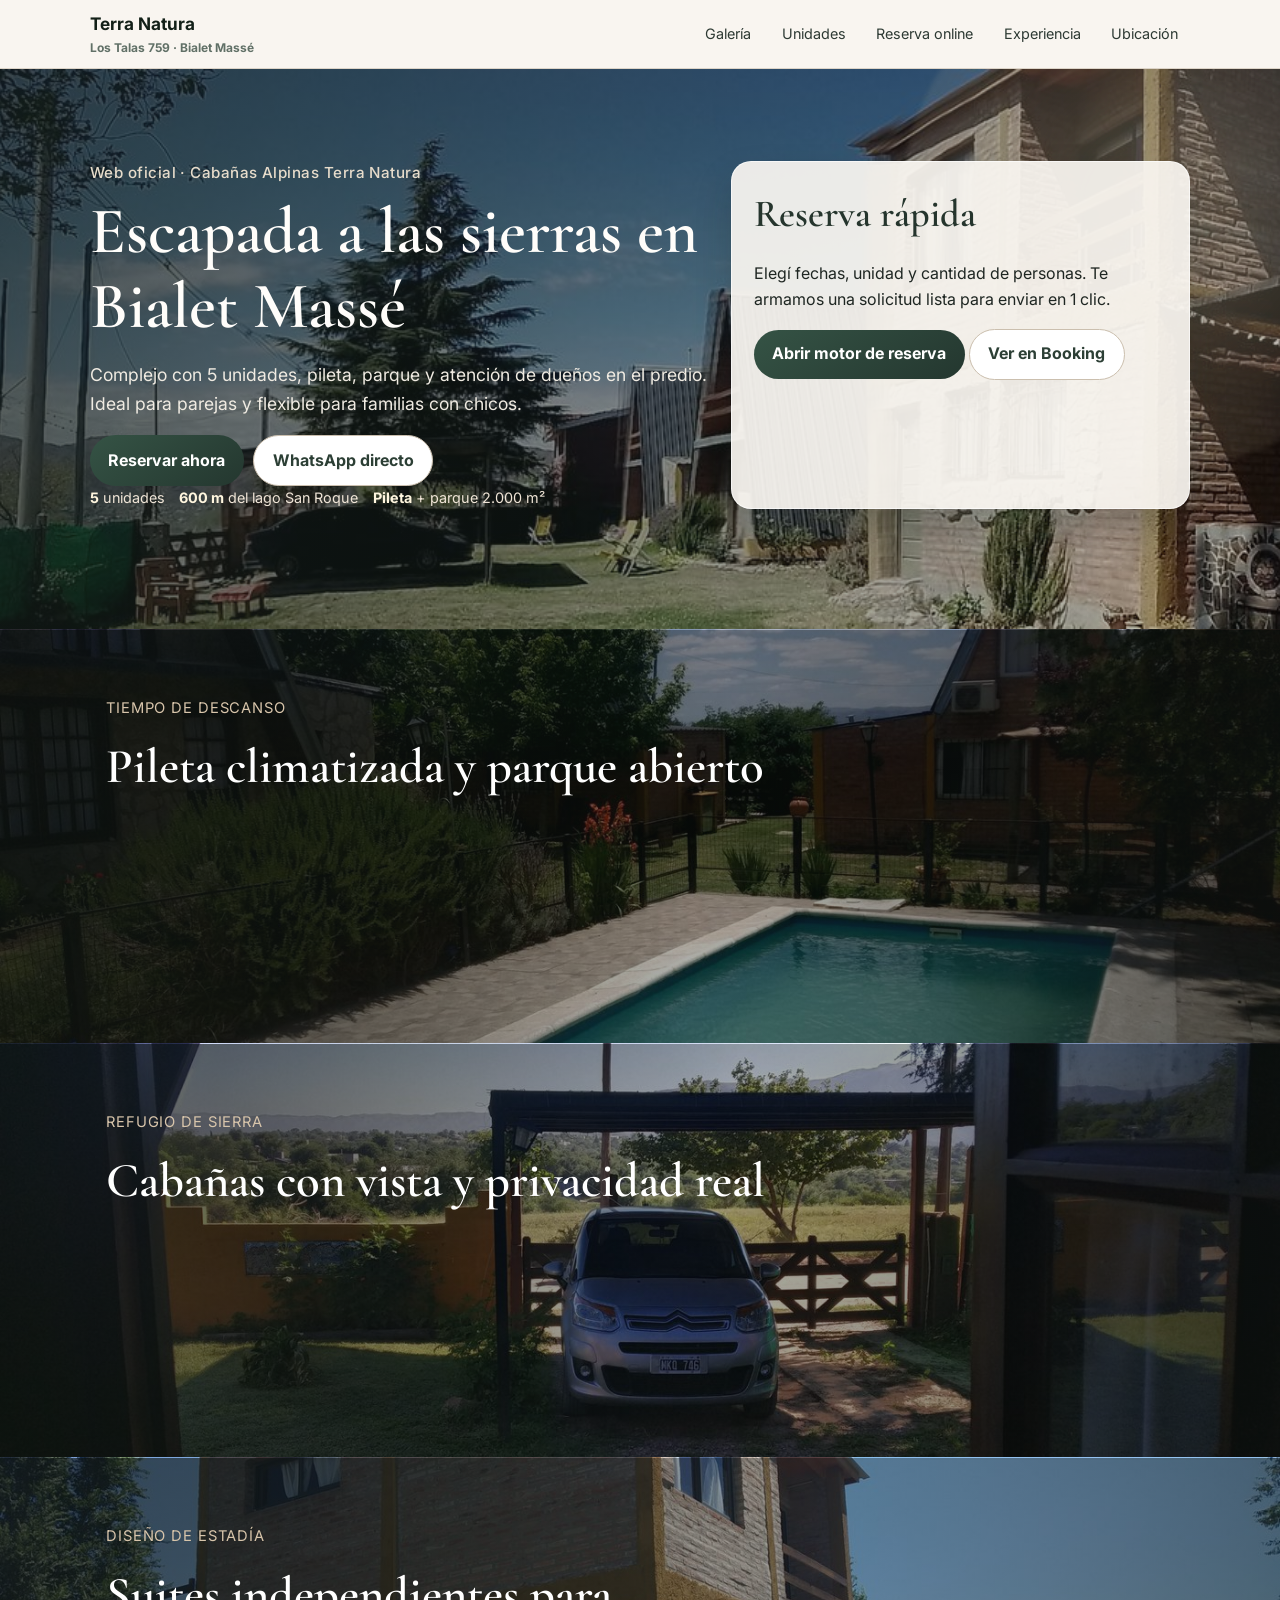
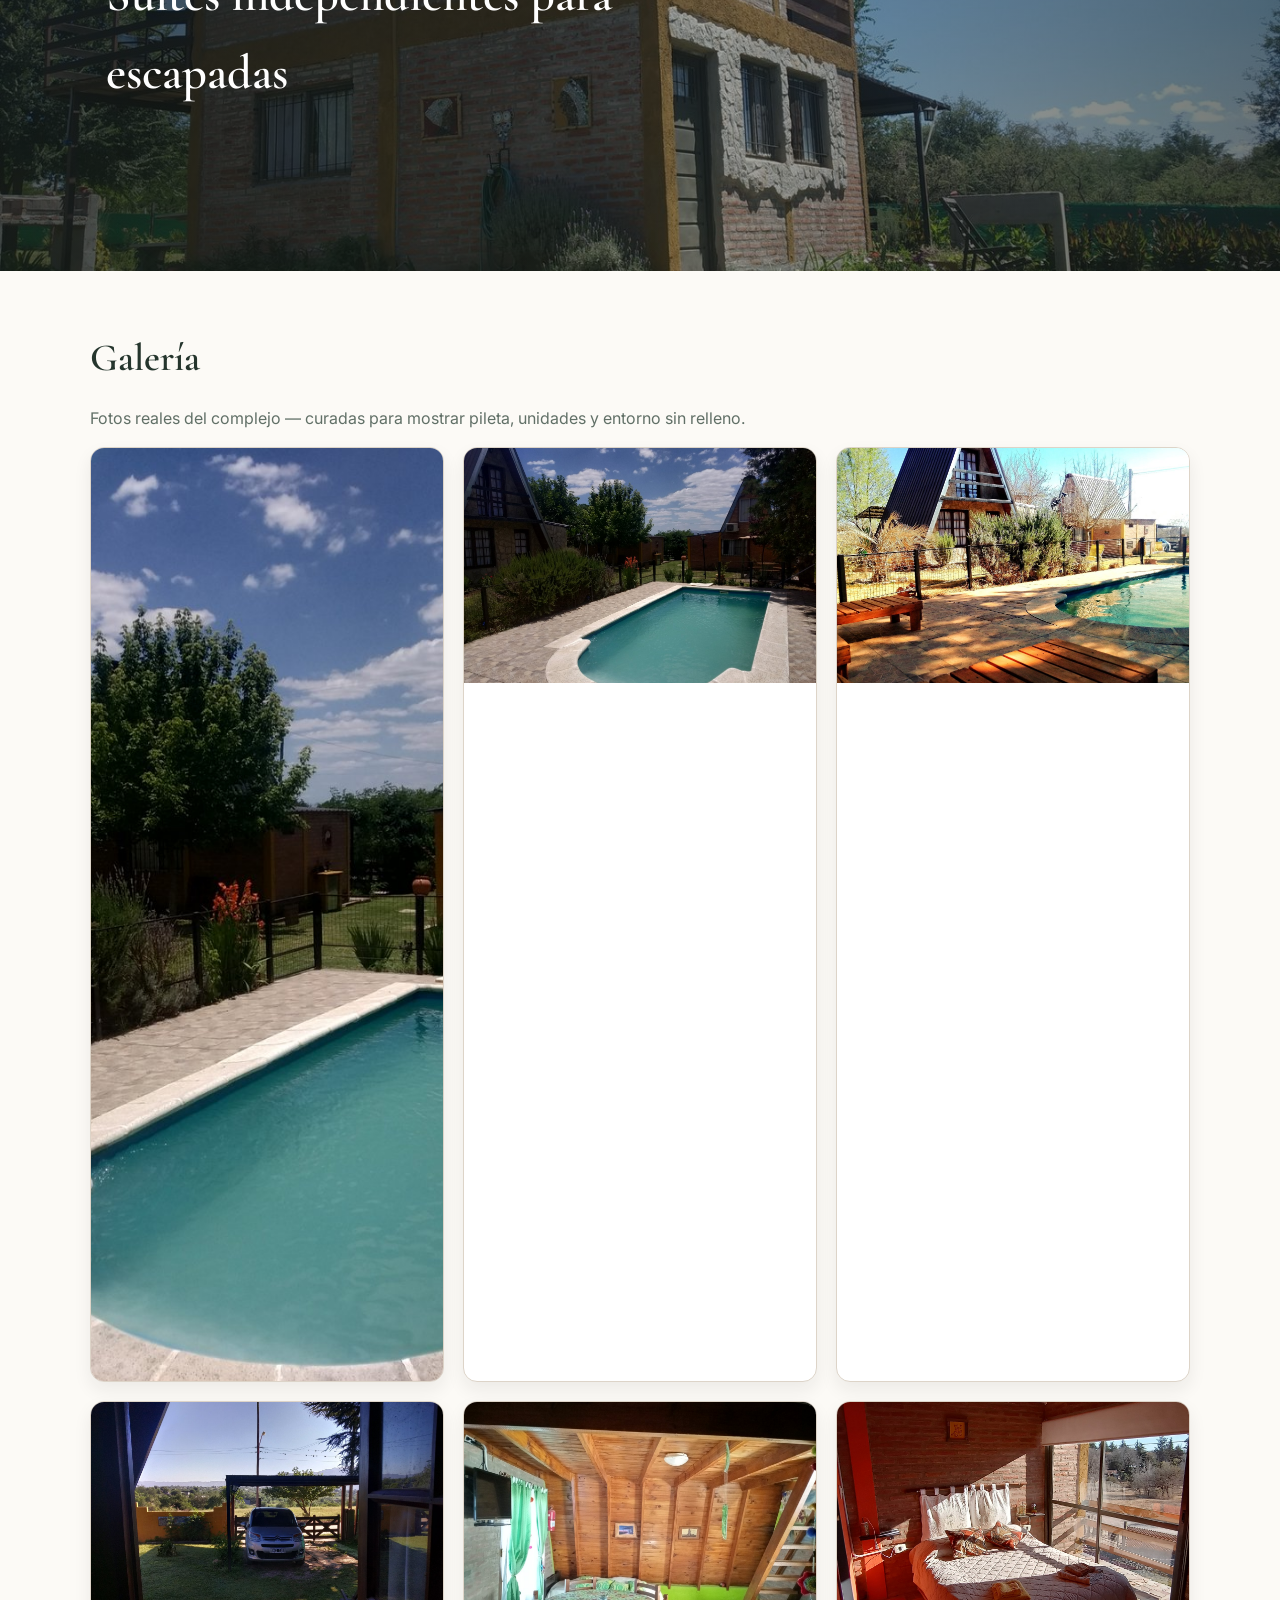
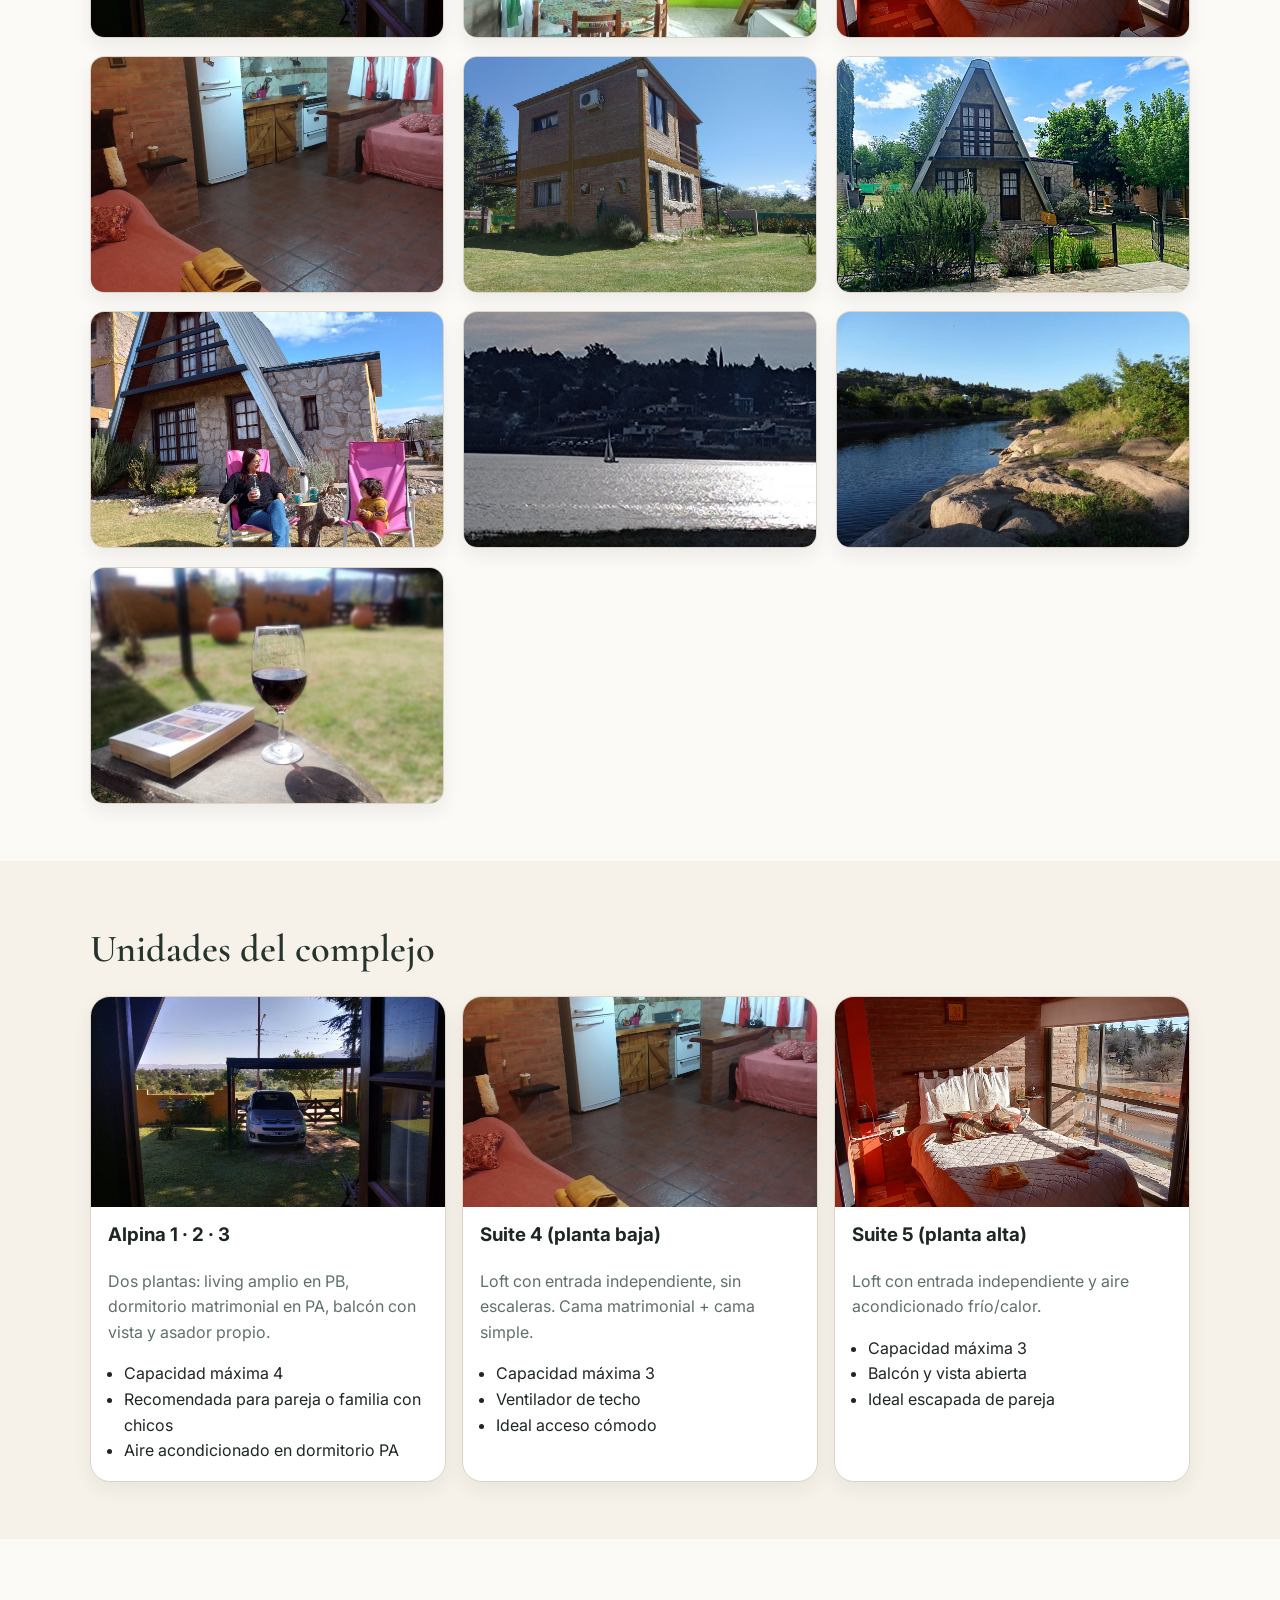
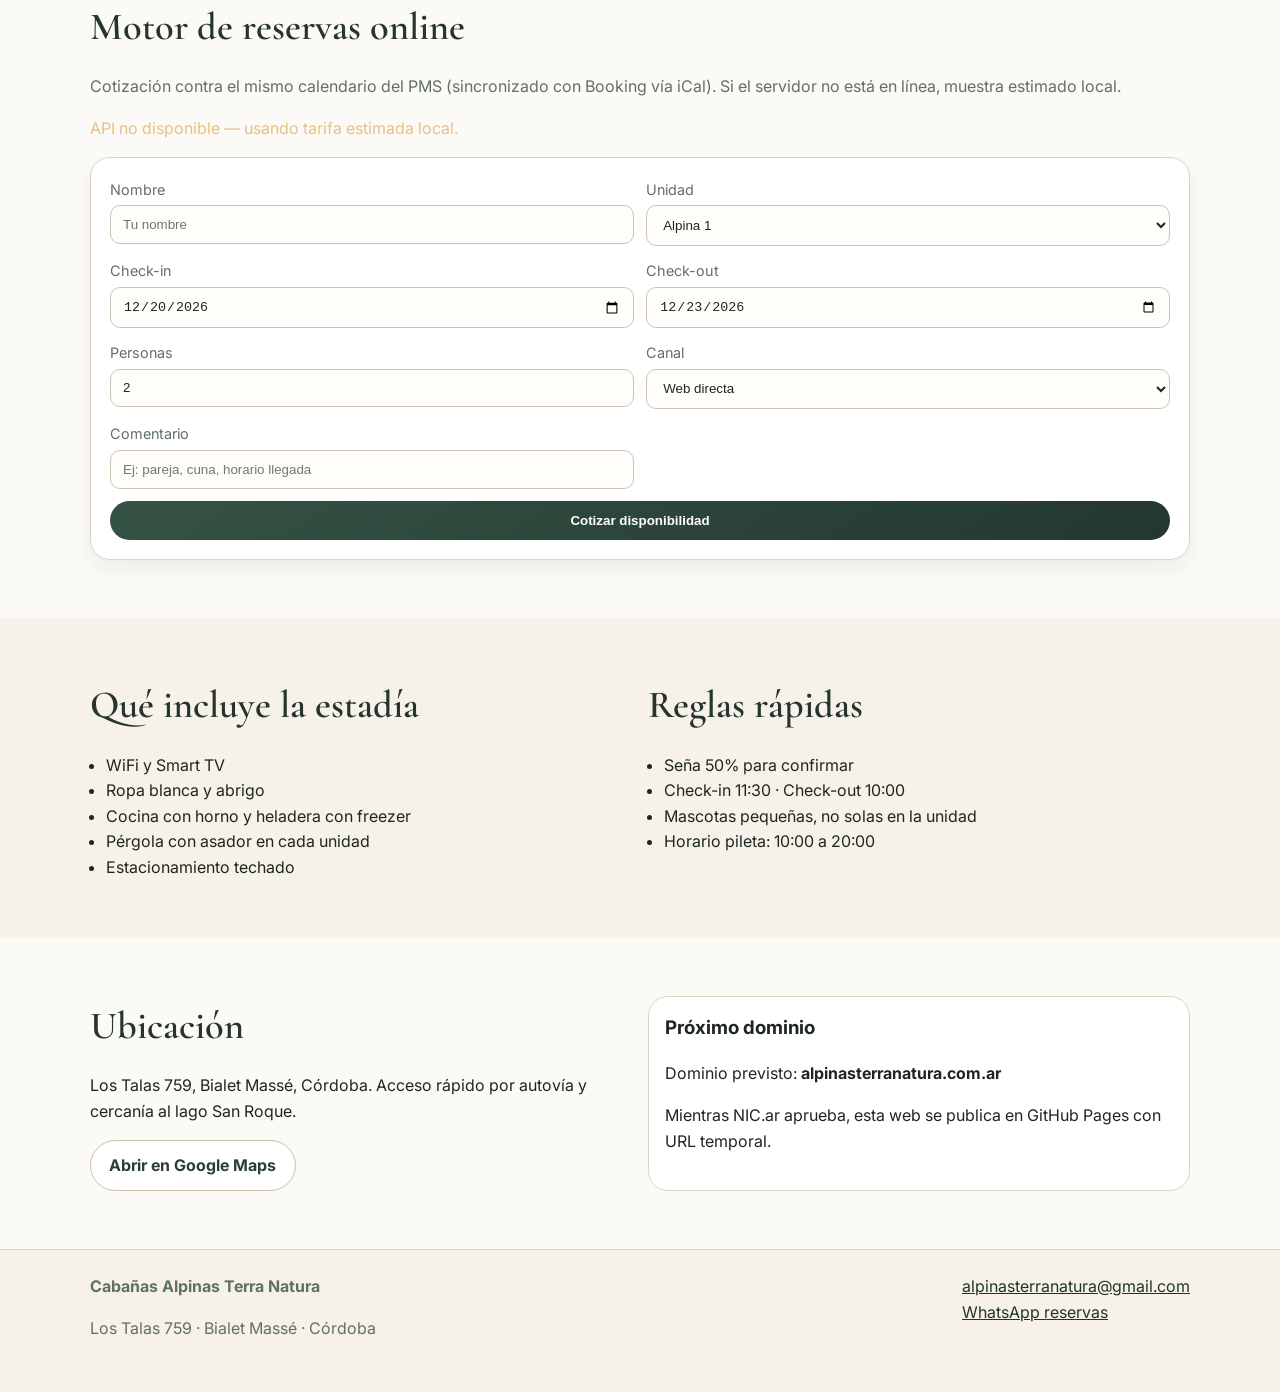
==== commit 84a43bfe: "Experiencia premium: hero dinámico y bandas cinematográficas Co-authored-by: Cursor <cursoragent@cur" ====
--- a/index.html
+++ b/index.html
@@ -9,6 +9,9 @@
   <meta property="og:type" content="website" />
   <meta property="og:locale" content="es_AR" />
   <meta name="theme-color" content="#0f1f18" />
+  <link rel="preconnect" href="https://fonts.googleapis.com" />
+  <link rel="preconnect" href="https://fonts.gstatic.com" crossorigin />
+  <link href="https://fonts.googleapis.com/css2?family=Cormorant+Garamond:wght@500;600;700&family=Inter:wght@400;500;600;700&display=swap" rel="stylesheet" />
   <link rel="stylesheet" href="./assets/css/site.css" />
   <link rel="icon" type="image/svg+xml" href="./assets/icons/app-icon.svg" />
   <script defer src="./assets/js/cotiza.js"></script>
@@ -29,6 +32,12 @@
   </header>
 
   <section class="hero reveal">
+    <div class="hero-slides" aria-hidden="true">
+      <span class="hero-slide is-active" style="background-image:url('./media/galeria/hero.jpg')"></span>
+      <span class="hero-slide" style="background-image:url('./media/galeria/03-pileta-alpina.jpg')"></span>
+      <span class="hero-slide" style="background-image:url('./media/galeria/06-suite5-ventanal.jpg')"></span>
+    </div>
+    <div class="hero-glow" aria-hidden="true"></div>
     <div class="wrap hero-grid">
       <div>
         <p class="eyebrow">Web oficial · Cabañas Alpinas Terra Natura</p>
@@ -51,6 +60,27 @@
         <a class="btn btn-outline" href="https://www.booking.com/hotel/ar/cabanas-alpinas-terra-natura-bialet-masse.es.html" target="_blank" rel="noopener">Ver en Booking</a>
       </div>
     </div>
+  </section>
+
+  <section class="cinema reveal" id="destacados">
+    <article class="cinema-band" style="background-image:url('./media/galeria/02-piscina.jpg')">
+      <div class="cinema-overlay">
+        <p>Tiempo de descanso</p>
+        <h2>Pileta climatizada y parque abierto</h2>
+      </div>
+    </article>
+    <article class="cinema-band" style="background-image:url('./media/galeria/04-alpina-vista-puerta.jpg')">
+      <div class="cinema-overlay">
+        <p>Refugio de sierra</p>
+        <h2>Cabañas con vista y privacidad real</h2>
+      </div>
+    </article>
+    <article class="cinema-band" style="background-image:url('./media/galeria/08-suites-exterior.jpg')">
+      <div class="cinema-overlay">
+        <p>Diseño de estadía</p>
+        <h2>Suites independientes para escapadas</h2>
+      </div>
+    </article>
   </section>
 
   <section class="section section-alt reveal" id="galeria">
--- a/assets/css/site.css
+++ b/assets/css/site.css
@@ -90,15 +90,56 @@
 .hero {
   padding: 5.8rem 0 4.6rem;
   position: relative;
-  background:
-    linear-gradient(112deg, rgba(21, 31, 27, 0.72) 0%, rgba(21, 31, 27, 0.42) 60%, rgba(21, 31, 27, 0.2) 100%),
-    url("../../media/galeria/hero.jpg") center / cover no-repeat;
+  overflow: hidden;
   min-height: 560px;
+}
+
+.hero::after {
+  content: "";
+  position: absolute;
+  inset: 0;
+  background: linear-gradient(112deg, rgba(21, 31, 27, 0.76) 0%, rgba(21, 31, 27, 0.48) 56%, rgba(21, 31, 27, 0.26) 100%);
+  z-index: 1;
+}
+
+.hero-slides {
+  position: absolute;
+  inset: 0;
+}
+
+.hero-slide {
+  position: absolute;
+  inset: 0;
+  background-size: cover;
+  background-position: center;
+  opacity: 0;
+  transform: scale(1.03);
+  transition: opacity 1200ms ease, transform 7000ms ease;
+}
+
+.hero-slide.is-active {
+  opacity: 1;
+  transform: scale(1);
+}
+
+.hero-glow {
+  position: absolute;
+  width: 520px;
+  height: 520px;
+  right: -140px;
+  top: -120px;
+  border-radius: 50%;
+  background: radial-gradient(circle at center, rgba(226, 206, 170, 0.32), rgba(226, 206, 170, 0));
+  pointer-events: none;
+  z-index: 2;
+  filter: blur(2px);
 }
 
 .hero-grid {
   display: grid;
   gap: 1.4rem;
+  position: relative;
+  z-index: 3;
 }
 
 @media (min-width: 900px) {
@@ -159,6 +200,49 @@
 
 .section {
   padding: 3.6rem 0;
+}
+
+.cinema {
+  background: #111a16;
+}
+
+.cinema-band {
+  position: relative;
+  min-height: 46vh;
+  background-size: cover;
+  background-position: center;
+  border-top: 1px solid rgba(255, 255, 255, 0.08);
+}
+
+.cinema-band::before {
+  content: "";
+  position: absolute;
+  inset: 0;
+  background: linear-gradient(100deg, rgba(17, 24, 21, 0.65) 15%, rgba(17, 24, 21, 0.35) 55%, rgba(17, 24, 21, 0.6) 100%);
+}
+
+.cinema-overlay {
+  position: relative;
+  z-index: 2;
+  max-width: 1100px;
+  margin: 0 auto;
+  padding: 4.2rem 1rem;
+  color: #f5efe6;
+}
+
+.cinema-overlay p {
+  margin: 0;
+  font-size: 0.92rem;
+  letter-spacing: 0.06em;
+  text-transform: uppercase;
+  color: #d8c5ab;
+}
+
+.cinema-overlay h2 {
+  margin: 0.5rem 0 0;
+  color: #fff;
+  max-width: 680px;
+  font-size: clamp(2rem, 3.8vw, 3.3rem);
 }
 
 .section-alt {
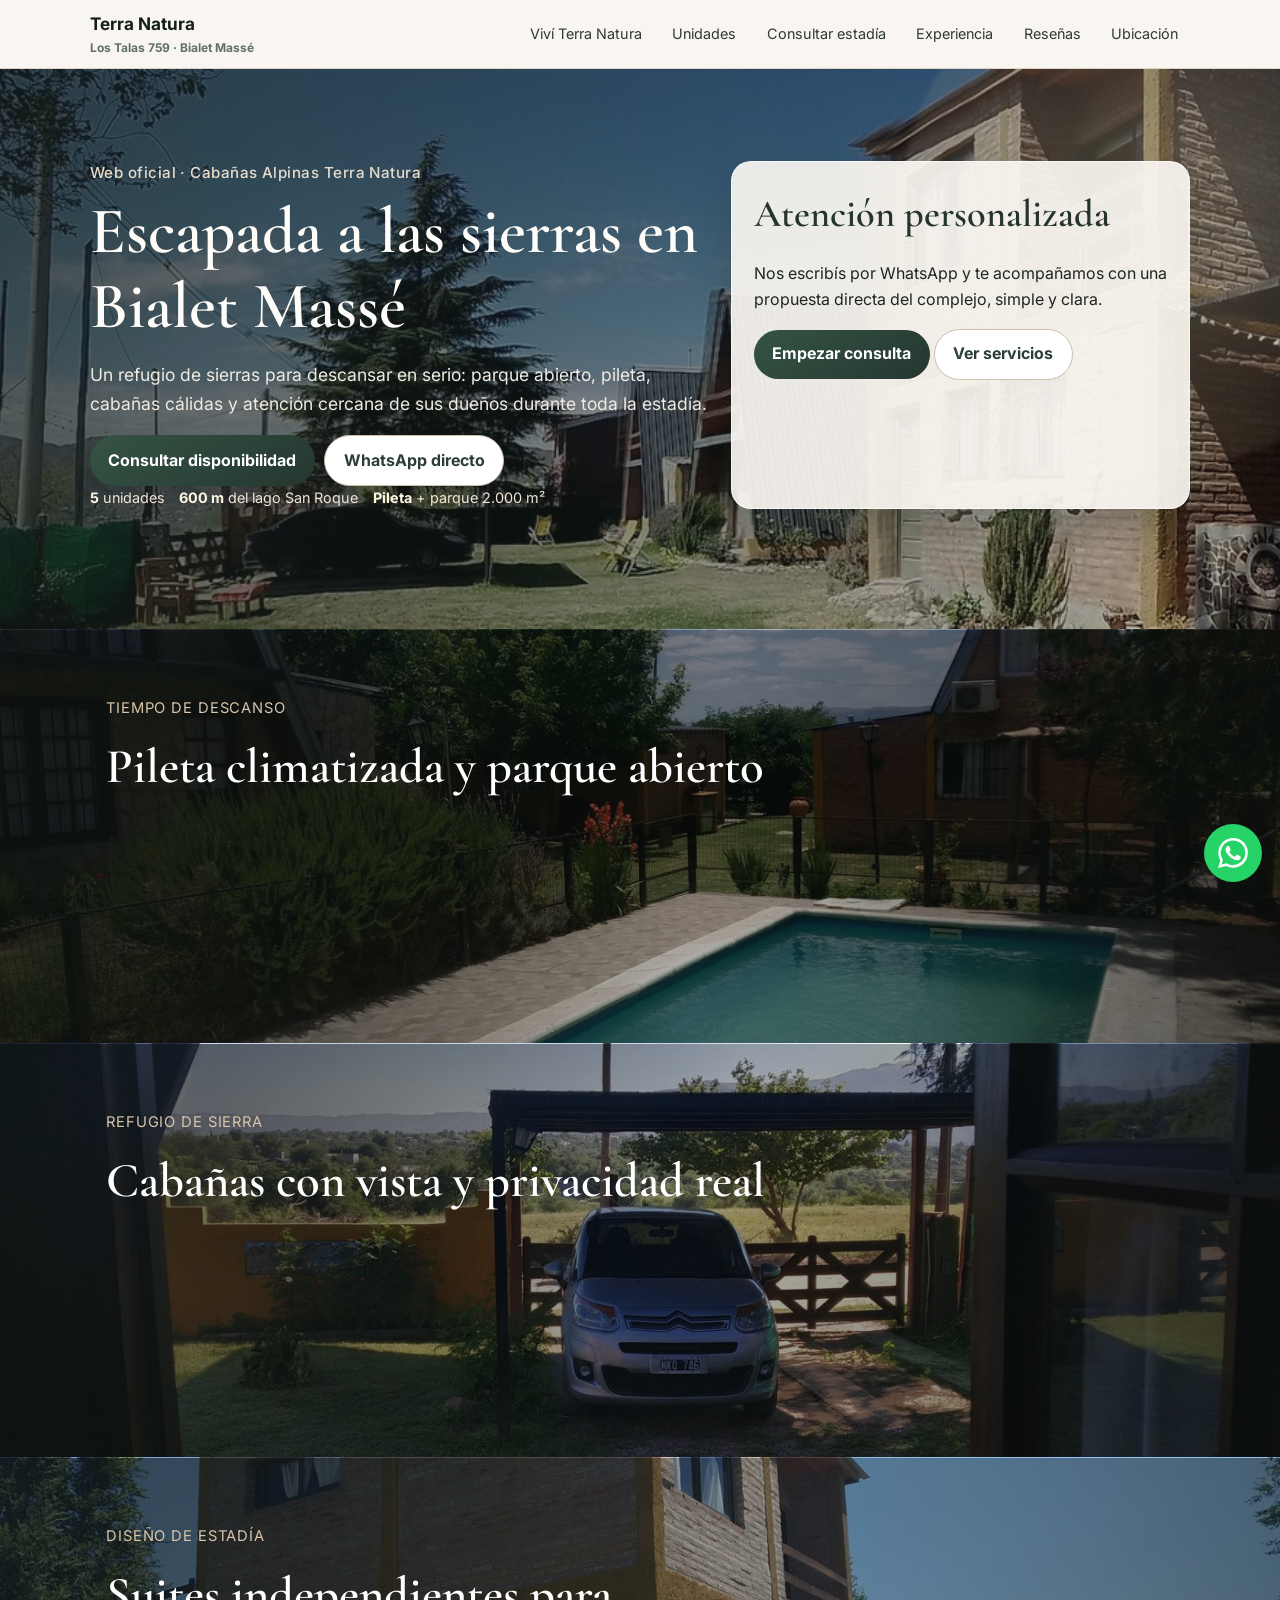
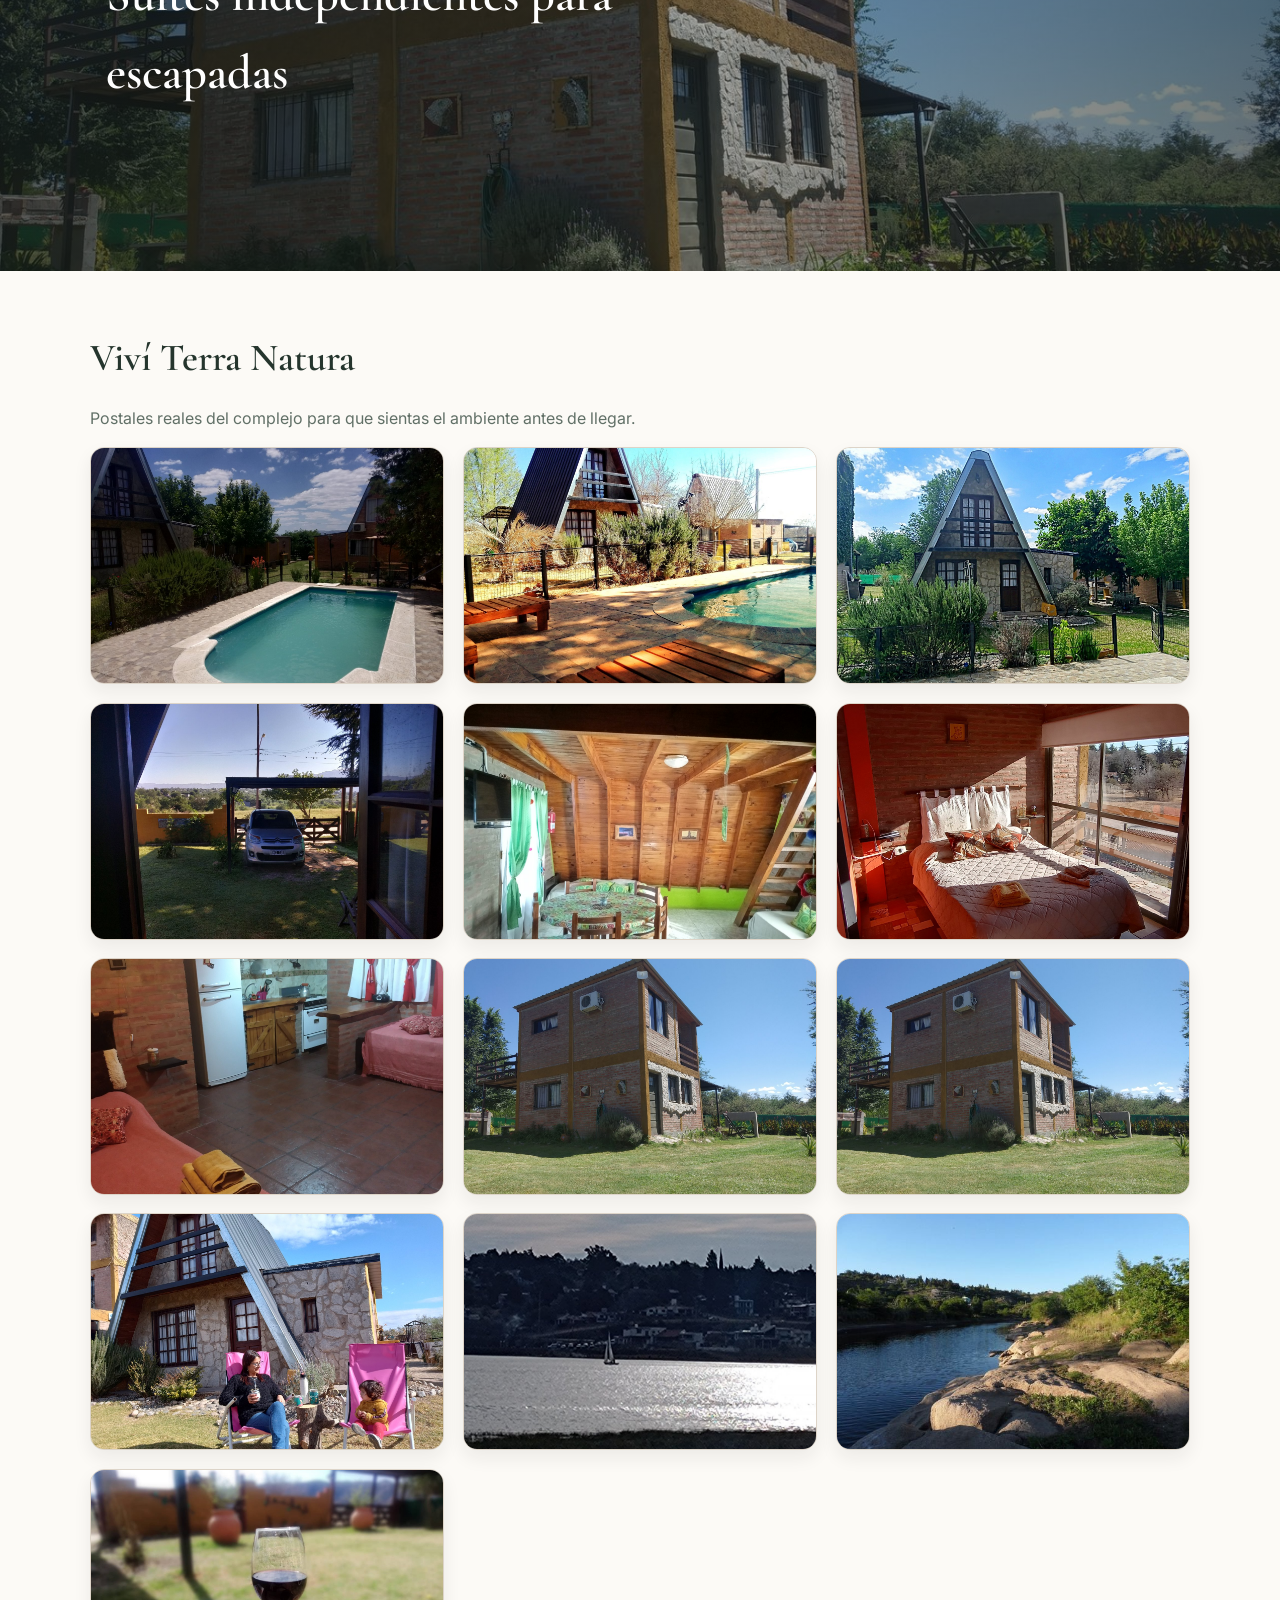
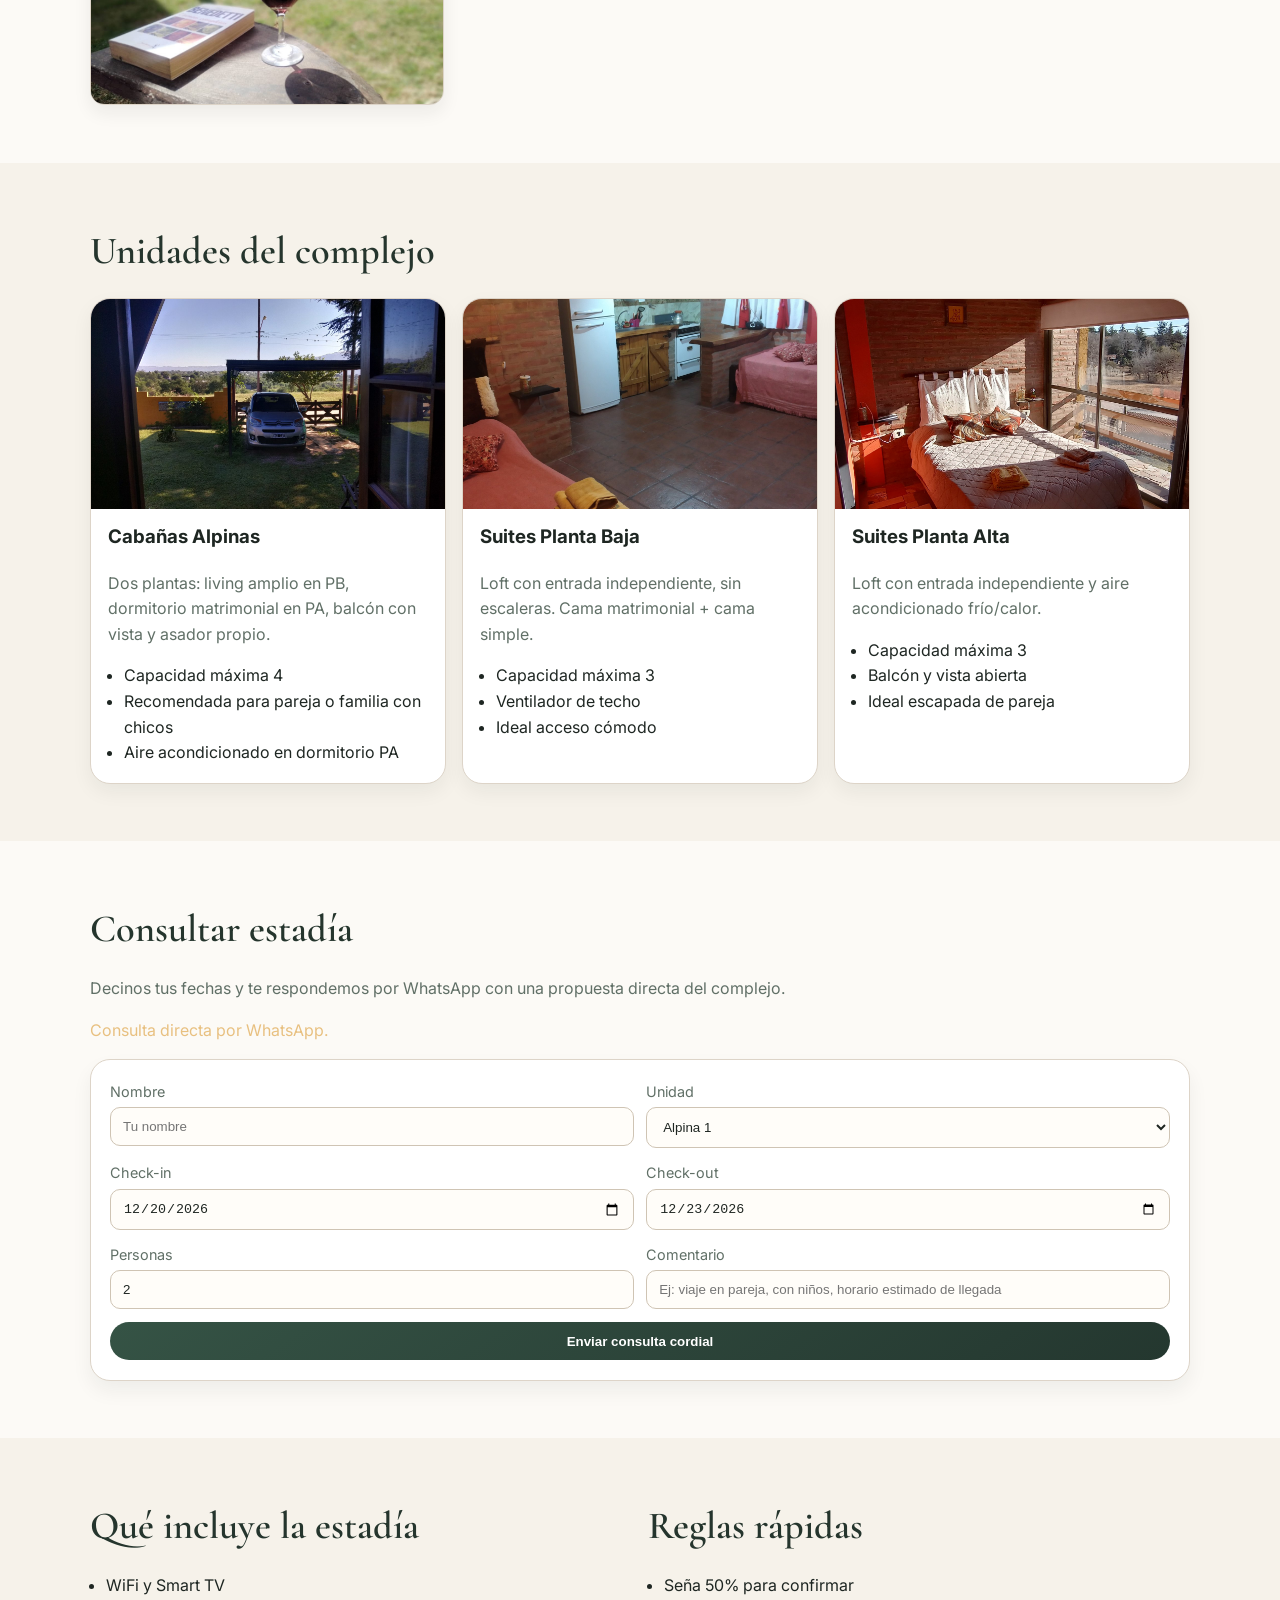
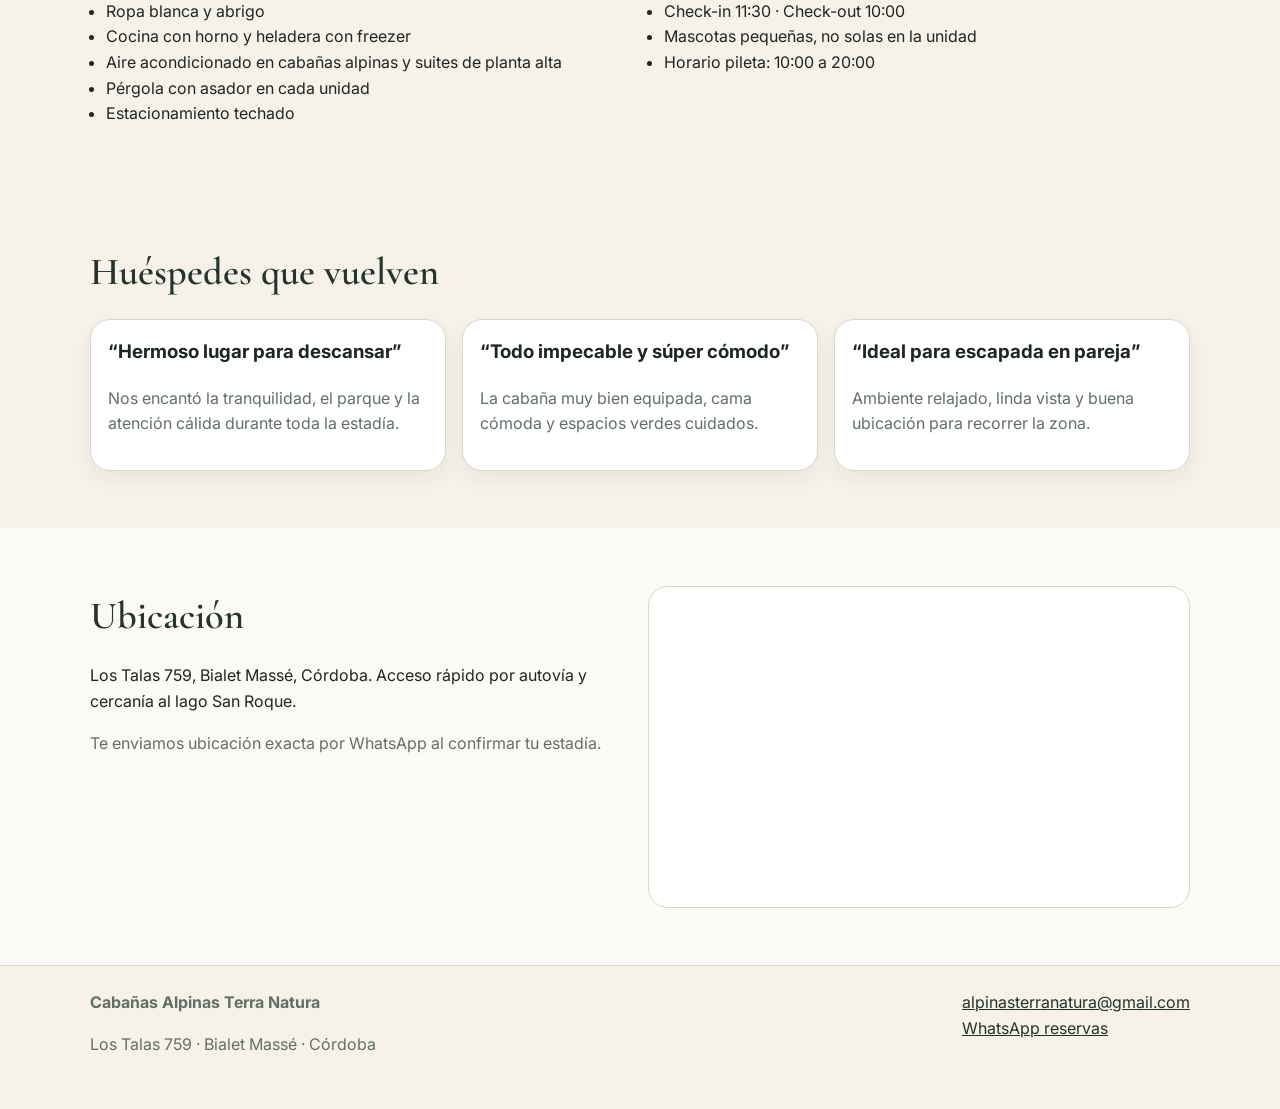
==== commit 067f5e14: "Enfoque cliente: WhatsApp flotante, copy premium y consulta sin precios Co-authored-by: Cursor <curs" ====
--- a/index.html
+++ b/index.html
@@ -22,10 +22,11 @@
     <div class="wrap header-inner">
       <a class="brand" href="./index.html">Terra Natura <small>Los Talas 759 · Bialet Massé</small></a>
       <nav class="nav-links" aria-label="Principal">
-        <a href="#galeria">Galería</a>
+        <a href="#vivilo">Viví Terra Natura</a>
         <a href="#unidades">Unidades</a>
-        <a href="#reserva">Reserva online</a>
+        <a href="#reserva">Consultar estadía</a>
         <a href="#experiencia">Experiencia</a>
+        <a href="#resenas">Reseñas</a>
         <a href="#ubicacion">Ubicación</a>
       </nav>
     </div>
@@ -42,9 +43,9 @@
       <div>
         <p class="eyebrow">Web oficial · Cabañas Alpinas Terra Natura</p>
         <h1>Escapada a las sierras en Bialet Massé</h1>
-        <p class="lead">Complejo con 5 unidades, pileta, parque y atención de dueños en el predio. Ideal para parejas y flexible para familias con chicos.</p>
+        <p class="lead">Un refugio de sierras para descansar en serio: parque abierto, pileta, cabañas cálidas y atención cercana de sus dueños durante toda la estadía.</p>
         <div class="cta-row">
-          <a class="btn btn-primary" href="#reserva">Reservar ahora</a>
+          <a class="btn btn-primary" href="#reserva">Consultar disponibilidad</a>
           <a class="btn btn-outline" href="https://wa.me/5493541571190?text=Hola%2C%20quiero%20consultar%20disponibilidad%20en%20Terra%20Natura" target="_blank" rel="noopener">WhatsApp directo</a>
         </div>
         <div class="proof-strip">
@@ -54,10 +55,10 @@
         </div>
       </div>
       <div class="hero-card">
-        <h2>Reserva rápida</h2>
-        <p>Elegí fechas, unidad y cantidad de personas. Te armamos una solicitud lista para enviar en 1 clic.</p>
-        <a class="btn btn-primary" href="#reserva">Abrir motor de reserva</a>
-        <a class="btn btn-outline" href="https://www.booking.com/hotel/ar/cabanas-alpinas-terra-natura-bialet-masse.es.html" target="_blank" rel="noopener">Ver en Booking</a>
+        <h2>Atención personalizada</h2>
+        <p>Nos escribís por WhatsApp y te acompañamos con una propuesta directa del complejo, simple y clara.</p>
+        <a class="btn btn-primary" href="#reserva">Empezar consulta</a>
+        <a class="btn btn-outline" href="#experiencia">Ver servicios</a>
       </div>
     </div>
   </section>
@@ -83,19 +84,19 @@
     </article>
   </section>
 
-  <section class="section section-alt reveal" id="galeria">
-    <div class="wrap">
-      <h2>Galería</h2>
-      <p class="muted">Fotos reales del complejo — curadas para mostrar pileta, unidades y entorno sin relleno.</p>
+  <section class="section section-alt reveal" id="vivilo">
+    <div class="wrap">
+      <h2>Viví Terra Natura</h2>
+      <p class="muted">Postales reales del complejo para que sientas el ambiente antes de llegar.</p>
       <div class="gallery-grid">
         <figure class="gallery-item">
-          <img src="./media/galeria/01-complejo-panoramica.jpg" alt="Vista panorámica del complejo Terra Natura" loading="lazy" width="1400" height="933" />
-        </figure>
-        <figure class="gallery-item">
-          <img src="./media/galeria/02-piscina.jpg" alt="Pileta del complejo" loading="lazy" />
-        </figure>
-        <figure class="gallery-item">
-          <img src="./media/galeria/03-pileta-alpina.jpg" alt="Reposeras frente a la pileta y cabaña alpina" loading="lazy" />
+          <img src="./media/galeria/02-piscina.jpg" alt="Pileta del complejo Terra Natura" loading="lazy" />
+        </figure>
+        <figure class="gallery-item">
+          <img src="./media/galeria/03-pileta-alpina.jpg" alt="Reposeras y pileta con cabañas alpinas" loading="lazy" />
+        </figure>
+        <figure class="gallery-item">
+          <img src="./media/galeria/09-alpina-frente-pileta.jpg" alt="Cabaña alpina junto a la pileta" loading="lazy" />
         </figure>
         <figure class="gallery-item">
           <img src="./media/galeria/04-alpina-vista-puerta.jpg" alt="Vista desde la puerta de la cabaña alpina" loading="lazy" />
@@ -113,7 +114,7 @@
           <img src="./media/galeria/08-suites-exterior.jpg" alt="Exterior cabañas suite" loading="lazy" />
         </figure>
         <figure class="gallery-item">
-          <img src="./media/galeria/09-alpina-frente-pileta.jpg" alt="Alpina frente a la piscina" loading="lazy" />
+          <img src="./media/galeria/08-suites-exterior.jpg" alt="Suites independientes" loading="lazy" />
         </figure>
         <figure class="gallery-item">
           <img src="./media/galeria/10-parque-mate.jpg" alt="Mate en el parque del complejo" loading="lazy" />
@@ -137,7 +138,7 @@
       <div class="cards">
         <article class="card">
           <img class="card-img" src="./media/galeria/04-alpina-vista-puerta.jpg" alt="Cabañas Alpinas Terra Natura" loading="lazy" />
-          <h3>Alpina 1 · 2 · 3</h3>
+          <h3>Cabañas Alpinas</h3>
           <p>Dos plantas: living amplio en PB, dormitorio matrimonial en PA, balcón con vista y asador propio.</p>
           <ul>
             <li>Capacidad máxima 4</li>
@@ -147,7 +148,7 @@
         </article>
         <article class="card">
           <img class="card-img" src="./media/galeria/07-suite4-interior.jpg" alt="Suite 4 planta baja" loading="lazy" />
-          <h3>Suite 4 (planta baja)</h3>
+          <h3>Suites Planta Baja</h3>
           <p>Loft con entrada independiente, sin escaleras. Cama matrimonial + cama simple.</p>
           <ul>
             <li>Capacidad máxima 3</li>
@@ -157,7 +158,7 @@
         </article>
         <article class="card">
           <img class="card-img" src="./media/galeria/06-suite5-ventanal.jpg" alt="Suite 5 planta alta" loading="lazy" />
-          <h3>Suite 5 (planta alta)</h3>
+          <h3>Suites Planta Alta</h3>
           <p>Loft con entrada independiente y aire acondicionado frío/calor.</p>
           <ul>
             <li>Capacidad máxima 3</li>
@@ -171,8 +172,8 @@
 
   <section class="section section-alt reveal" id="reserva">
     <div class="wrap">
-      <h2>Motor de reservas online</h2>
-      <p class="muted">Cotización contra el mismo calendario del PMS (sincronizado con Booking vía iCal). Si el servidor no está en línea, muestra estimado local.</p>
+      <h2>Consultar estadía</h2>
+      <p class="muted">Decinos tus fechas y te respondemos por WhatsApp con una propuesta directa del complejo.</p>
       <p id="reserva-api-estado" class="muted" hidden></p>
 
       <form id="form-reserva" class="booking-form">
@@ -197,17 +198,10 @@
         <label>Personas
           <input id="reserva-personas" type="number" min="1" max="4" value="2" required />
         </label>
-        <label>Canal
-          <select id="reserva-canal">
-            <option value="web_directa">Web directa</option>
-            <option value="booking">Booking</option>
-            <option value="whatsapp">WhatsApp</option>
-          </select>
-        </label>
         <label>Comentario
-          <input id="reserva-nota" type="text" maxlength="120" placeholder="Ej: pareja, cuna, horario llegada" />
-        </label>
-        <button class="btn btn-primary" type="submit">Cotizar disponibilidad</button>
+          <input id="reserva-nota" type="text" maxlength="120" placeholder="Ej: viaje en pareja, con niños, horario estimado de llegada" />
+        </label>
+        <button class="btn btn-primary" type="submit">Enviar consulta cordial</button>
       </form>
 
       <div id="reserva-resultado" class="result" hidden></div>
@@ -223,6 +217,7 @@
           <li>WiFi y Smart TV</li>
           <li>Ropa blanca y abrigo</li>
           <li>Cocina con horno y heladera con freezer</li>
+          <li>Aire acondicionado en cabañas alpinas y suites de planta alta</li>
           <li>Pérgola con asador en cada unidad</li>
           <li>Estacionamiento techado</li>
         </ul>
@@ -239,19 +234,42 @@
     </div>
   </section>
 
+  <section class="section reveal" id="resenas">
+    <div class="wrap">
+      <h2>Huéspedes que vuelven</h2>
+      <div class="cards">
+        <article class="card">
+          <h3>“Hermoso lugar para descansar”</h3>
+          <p>Nos encantó la tranquilidad, el parque y la atención cálida durante toda la estadía.</p>
+        </article>
+        <article class="card">
+          <h3>“Todo impecable y súper cómodo”</h3>
+          <p>La cabaña muy bien equipada, cama cómoda y espacios verdes cuidados.</p>
+        </article>
+        <article class="card">
+          <h3>“Ideal para escapada en pareja”</h3>
+          <p>Ambiente relajado, linda vista y buena ubicación para recorrer la zona.</p>
+        </article>
+      </div>
+    </div>
+  </section>
+
   <section class="section section-alt reveal" id="ubicacion">
     <div class="wrap two-col">
       <div>
         <h2>Ubicación</h2>
         <p>Los Talas 759, Bialet Massé, Córdoba. Acceso rápido por autovía y cercanía al lago San Roque.</p>
-        <div class="cta-row">
-          <a class="btn btn-outline" target="_blank" rel="noopener" href="https://www.google.com/maps/search/?api=1&query=Caba%C3%B1as+Alpinas+Terra+Natura+Bialet+Mass%C3%A9">Abrir en Google Maps</a>
-        </div>
+        <p class="muted">Te enviamos ubicación exacta por WhatsApp al confirmar tu estadía.</p>
       </div>
       <div class="map-note">
-        <h3>Próximo dominio</h3>
-        <p>Dominio previsto: <strong>alpinasterranatura.com.ar</strong></p>
-        <p>Mientras NIC.ar aprueba, esta web se publica en GitHub Pages con URL temporal.</p>
+        <iframe
+          title="Mapa Cabañas Alpinas Terra Natura"
+          src="https://www.google.com/maps?q=Caba%C3%B1as+Alpinas+Terra+Natura+Bialet+Mass%C3%A9&output=embed"
+          width="100%"
+          height="280"
+          style="border:0;border-radius:14px;"
+          loading="lazy"
+          referrerpolicy="no-referrer-when-downgrade"></iframe>
       </div>
     </div>
   </section>
@@ -268,5 +286,14 @@
       </div>
     </div>
   </footer>
+
+  <a
+    class="wa-float"
+    href="https://wa.me/5493541571190?text=Hola%20Terra%20Natura%2C%20quiero%20consultar%20disponibilidad"
+    target="_blank"
+    rel="noopener"
+    aria-label="WhatsApp Terra Natura">
+    <svg viewBox="0 0 24 24" aria-hidden="true"><path fill="currentColor" d="M20.52 3.48A11.77 11.77 0 0 0 12.05.02C5.55.02.27 5.3.27 11.8c0 2.08.54 4.1 1.57 5.9L.02 24l6.48-1.7a11.72 11.72 0 0 0 5.55 1.42h.01c6.5 0 11.78-5.29 11.78-11.8a11.7 11.7 0 0 0-3.32-8.44zm-8.46 18.24h-.01a9.77 9.77 0 0 1-4.97-1.36l-.36-.21-3.84 1.01 1.02-3.74-.23-.38a9.8 9.8 0 0 1 1.5-12.26 9.72 9.72 0 0 1 6.88-2.84c5.38 0 9.76 4.38 9.76 9.77 0 5.39-4.38 9.77-9.75 9.77zm5.35-7.33c-.29-.15-1.72-.85-1.98-.94-.27-.1-.46-.15-.66.15-.2.29-.75.94-.92 1.13-.17.2-.34.22-.63.08-.29-.15-1.24-.46-2.36-1.48a8.86 8.86 0 0 1-1.64-2.04c-.17-.3-.02-.45.13-.6.13-.13.29-.34.43-.51.15-.17.2-.3.3-.5.1-.2.05-.37-.02-.52-.08-.15-.66-1.58-.9-2.17-.24-.57-.48-.49-.66-.5h-.57c-.2 0-.52.08-.8.37-.27.3-1.05 1.02-1.05 2.49 0 1.47 1.08 2.9 1.23 3.09.15.2 2.12 3.24 5.14 4.54.72.31 1.28.5 1.72.64.72.23 1.37.2 1.89.12.58-.08 1.72-.7 1.96-1.37.24-.67.24-1.25.17-1.37-.07-.12-.26-.2-.55-.35z"/></svg>
+  </a>
 </body>
 </html>
--- a/assets/css/site.css
+++ b/assets/css/site.css
@@ -521,3 +521,29 @@
   opacity: 1;
   transform: translateY(0);
 }
+
+.wa-float {
+  position: fixed;
+  right: 18px;
+  bottom: 18px;
+  width: 58px;
+  height: 58px;
+  border-radius: 50%;
+  background: #25d366;
+  color: #fff;
+  display: grid;
+  place-items: center;
+  box-shadow: 0 16px 28px rgba(19, 32, 24, 0.25);
+  z-index: 60;
+  transition: transform 180ms ease, box-shadow 180ms ease;
+}
+
+.wa-float svg {
+  width: 30px;
+  height: 30px;
+}
+
+.wa-float:hover {
+  transform: translateY(-3px) scale(1.02);
+  box-shadow: 0 20px 30px rgba(19, 32, 24, 0.3);
+}
